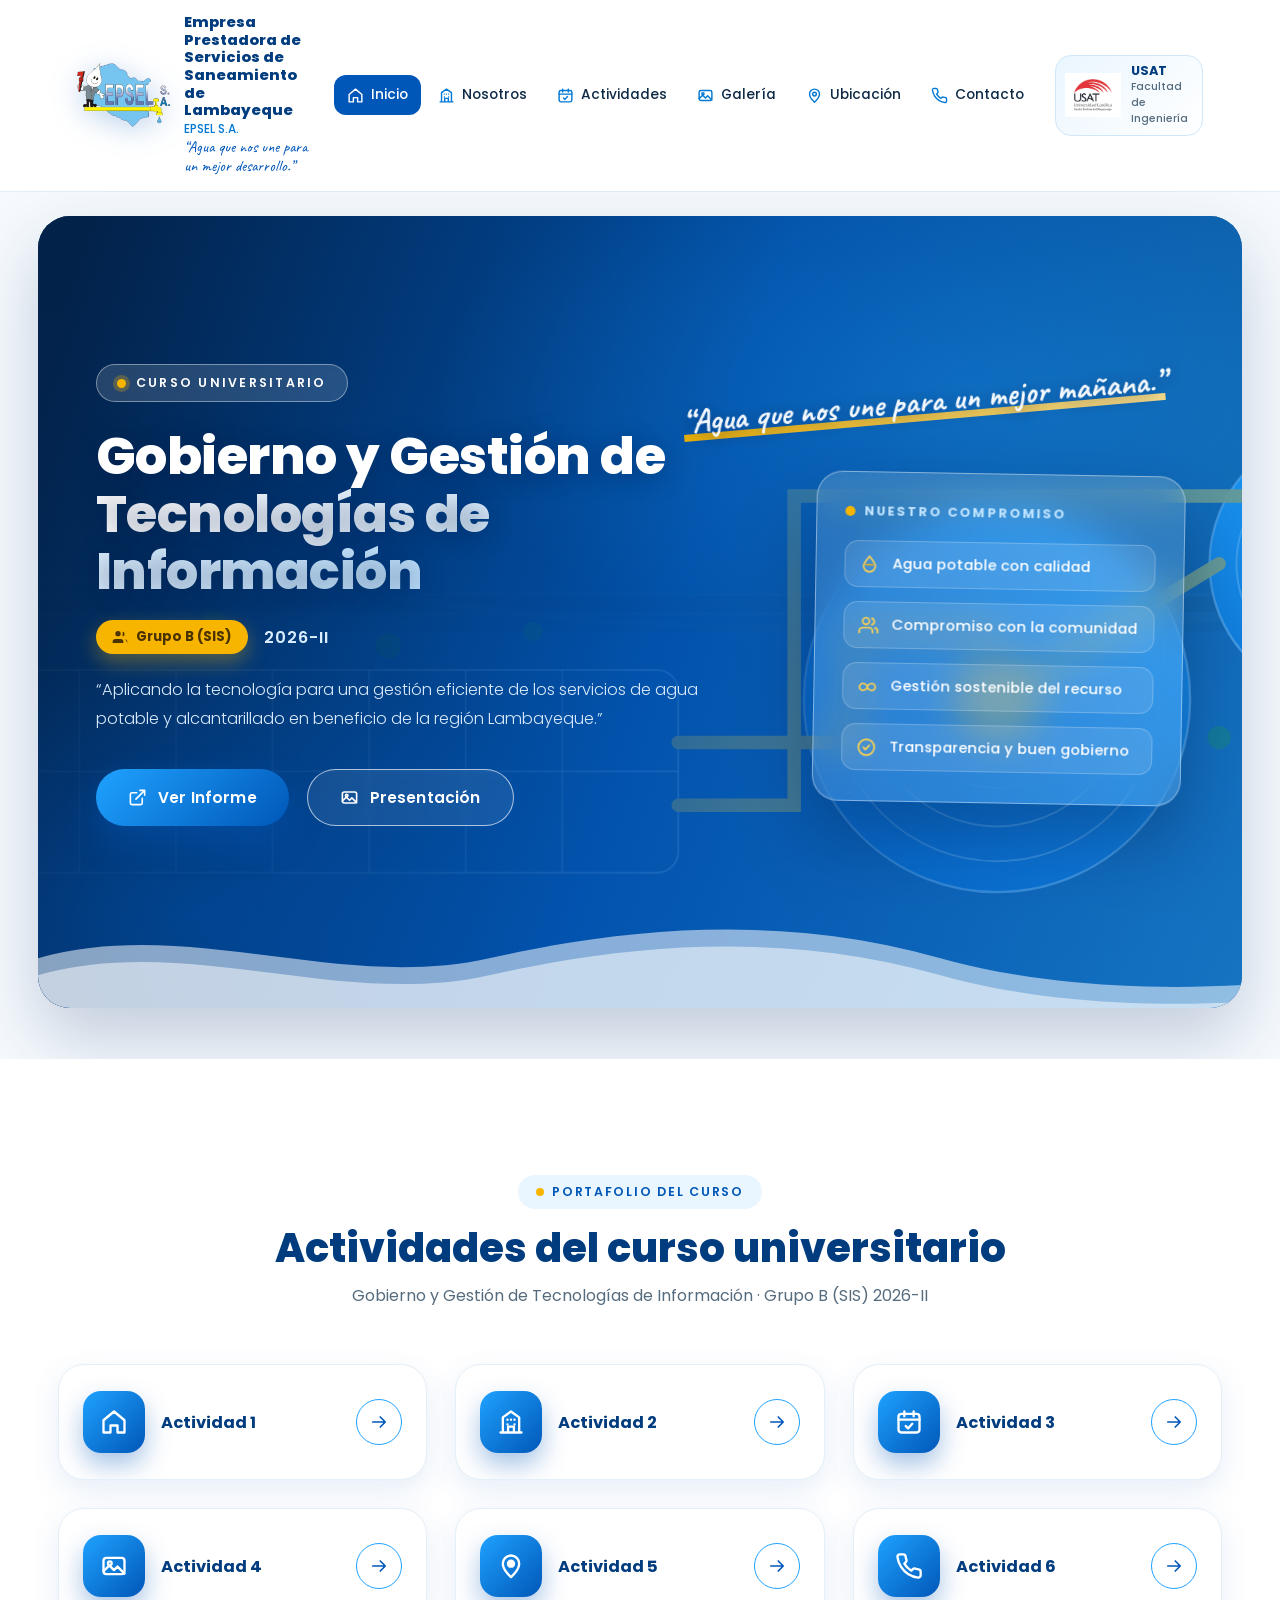
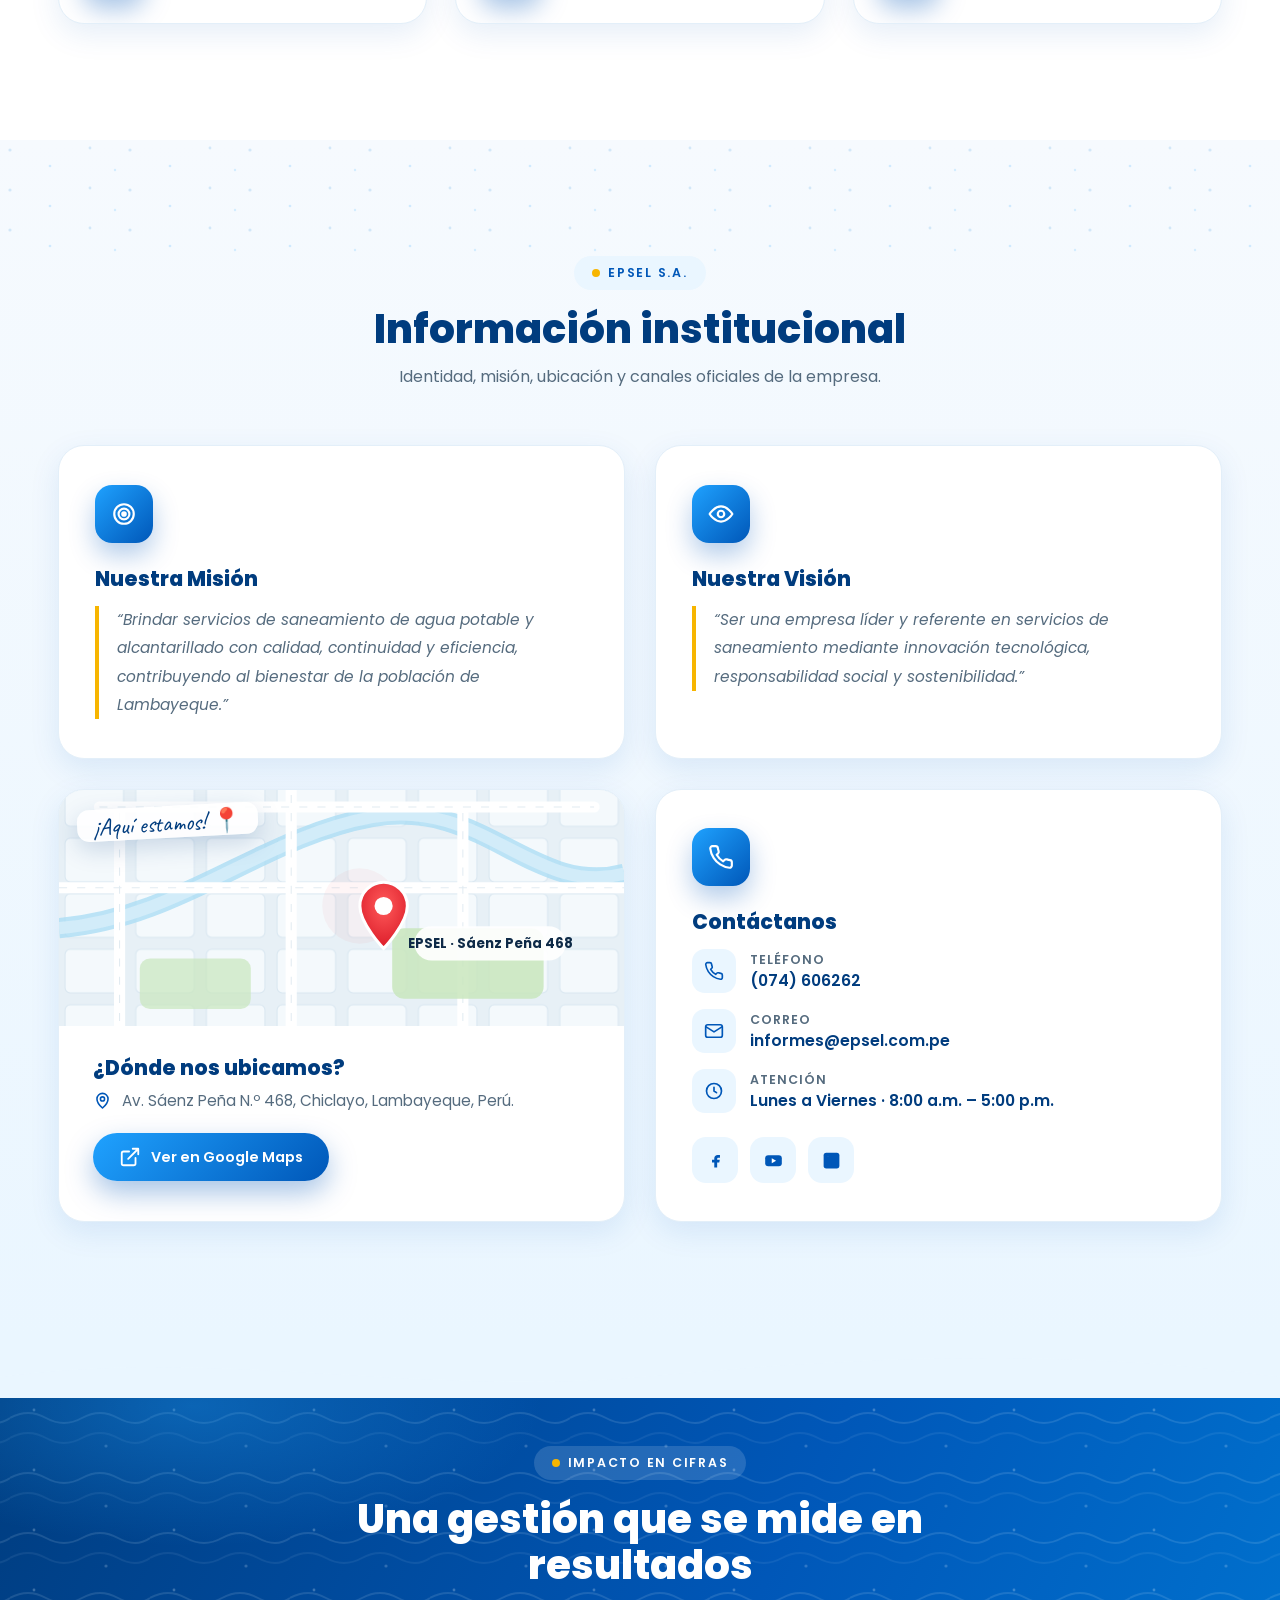
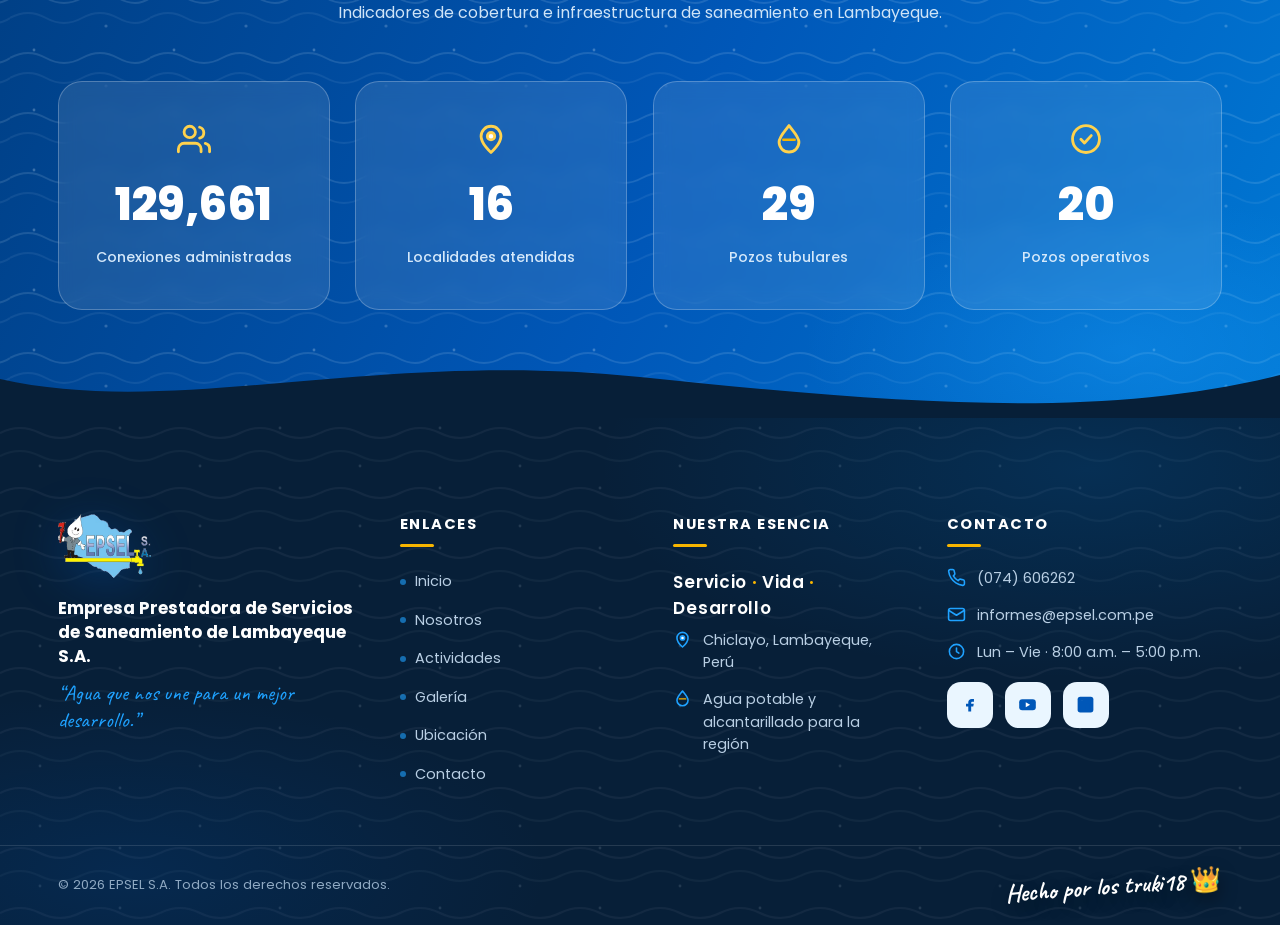
==== index.html @ 0a26c78c "Primer commit - Landing Page EPSEL" ====
<!DOCTYPE html>
<html lang="es">
<head>
<meta charset="UTF-8">
<meta name="viewport" content="width=device-width, initial-scale=1.0">
<title>EPSEL S.A. | Gobierno y Gestión de TI — Grupo B (SIS) 2026-II</title>
<meta name="description" content="Landing page EPSEL S.A. — Empresa Prestadora de Servicios de Saneamiento de Lambayeque. Curso universitario: Gobierno y Gestión de Tecnologías de Información. Grupo B (SIS) 2026-II.">
<link rel="icon" href="img/Epsel_350_240%20.png">
<link rel="preconnect" href="https://fonts.googleapis.com">
<link rel="preconnect" href="https://fonts.gstatic.com" crossorigin>
<link href="https://fonts.googleapis.com/css2?family=Poppins:wght@300;400;500;600;700;800&family=Caveat:wght@500;700&display=swap" rel="stylesheet">

<!-- ============ ICONOS Y LOGOS (SVG reutilizables) ============ -->
<svg width="0" height="0" style="position:absolute" aria-hidden="true">
  <defs>
    <!-- Iconos de menú -->
    <symbol id="i-home" viewBox="0 0 24 24"><path d="M3 10.5 12 3l9 7.5V21h-6v-6h-6v6H3z"/></symbol>
    <symbol id="i-building" viewBox="0 0 24 24"><path d="M3 21h18M5 21V8l7-5 7 5v13M9.5 21v-5h5v5M9 10h.01M12 10h.01M15 10h.01M9 14h.01M15 14h.01"/></symbol>
    <symbol id="i-calendar" viewBox="0 0 24 24"><rect x="3" y="5" width="18" height="16" rx="2.5"/><path d="M3 10h18M8 3v4M16 3v4M9.2 15.5l2 2 3.6-4"/></symbol>
    <symbol id="i-images" viewBox="0 0 24 24"><rect x="3" y="5" width="18" height="14" rx="2.5"/><circle cx="8.4" cy="9.6" r="1.6"/><path d="M3 16.5l5-5 4 4 3-3 6 6"/></symbol>
    <symbol id="i-pin" viewBox="0 0 24 24"><path d="M12 21.5S5 15.4 5 10a7 7 0 1 1 14 0c0 5.4-7 11.5-7 11.5z"/><circle cx="12" cy="10" r="2.6" fill="#fff"/></symbol>
    <symbol id="i-phone" viewBox="0 0 24 24"><path d="M22 16.9v3a2 2 0 0 1-2.2 2 19.8 19.8 0 0 1-8.6-3.1 19.5 19.5 0 0 1-6-6A19.8 19.8 0 0 1 2.1 4.2 2 2 0 0 1 4.1 2h3a2 2 0 0 1 2 1.7c.1 1 .4 2 .7 2.9a2 2 0 0 1-.5 2.1L8 10a16 16 0 0 0 6 6l1.3-1.3a2 2 0 0 1 2.1-.5c.9.3 1.9.6 2.9.7a2 2 0 0 1 1.7 2z"/></symbol>
    <symbol id="i-arrow" viewBox="0 0 24 24"><path d="M4.5 12h15M13.5 6l6 6-6 6"/></symbol>
    <symbol id="i-check" viewBox="0 0 24 24"><circle cx="12" cy="12" r="9.5"/><path d="M8.4 12.2l2.5 2.6 4.8-5.2"/></symbol>
    <symbol id="i-target" viewBox="0 0 24 24"><circle cx="12" cy="12" r="9"/><circle cx="12" cy="12" r="5"/><circle cx="12" cy="12" r="1.6" fill="currentColor"/></symbol>
    <symbol id="i-eye" viewBox="0 0 24 24"><path d="M1.5 12S5.8 5 12 5s10.5 7 10.5 7-4.3 7-10.5 7S1.5 12 1.5 12z"/><circle cx="12" cy="12" r="3"/></symbol>
    <symbol id="i-infinity" viewBox="0 0 24 24"><path d="M12 12c-1.5-2.2-3.2-3.3-5.2-3.3a4.2 4.2 0 1 0 0 8.4c2 0 3.7-1.1 5.2-3.3m0 0c1.5 2.2 3.2 3.3 5.2 3.3a4.2 4.2 0 1 0 0-8.4c-2 0-3.7 1.1-5.2 3.3z"/></symbol>
    <symbol id="i-users" viewBox="0 0 24 24"><path d="M17 21v-2a4 4 0 0 0-4-4H5a4 4 0 0 0-4 4v2"/><circle cx="9" cy="7" r="4"/><path d="M23 21v-2a4 4 0 0 0-3-3.9M16 3.7a4 4 0 0 1 0 7.7"/></symbol>
    <symbol id="i-mail" viewBox="0 0 24 24"><rect x="2" y="4.5" width="20" height="15" rx="2.5"/><path d="m2.5 7 9.5 6 9.5-6"/></symbol>
    <symbol id="i-clock" viewBox="0 0 24 24"><circle cx="12" cy="12" r="9"/><path d="M12 7.5V12l3 2"/></symbol>
    <symbol id="i-ext" viewBox="0 0 24 24"><path d="M18 13v6a2 2 0 0 1-2 2H5a2 2 0 0 1-2-2V8a2 2 0 0 1 2-2h6M15 3h6v6M10 14 21 3"/></symbol>
    <symbol id="i-facebook" viewBox="0 0 24 24"><path d="M14.5 8.8h2.6V5.6h-2.6c-2.2 0-3.9 1.7-3.9 3.9v1.7H8v3.2h2.6v5.6h3.3v-5.6h2.4l.6-3.2h-3v-1.4c0-.5.3-.8.6-.8z"/></symbol>
    <symbol id="i-youtube" viewBox="0 0 24 24"><rect x="2.5" y="6" width="19" height="12.5" rx="3.5"/><path d="m10 9.5 5 2.8-5 2.8z" fill="#fff"/></symbol>
    <symbol id="i-linkedin" viewBox="0 0 24 24"><rect x="3" y="3" width="18" height="18" rx="3"/><path d="M8 10.5V17M8 7.2v.1M12 17v-3.6c0-1.3 1-2.4 2.4-2.4S17 12.1 17 13.4V17" stroke-width="1.6"/><circle cx="8" cy="7.2" r="0.2" fill="#fff"/></symbol>
    <symbol id="i-drop" viewBox="0 0 24 24"><path d="M12 2.5C15 6.5 19 10.3 19 14.2a7 7 0 1 1-14 0C5 10.3 9 6.5 12 2.5z"/><path d="M8 12.5h8" stroke="#F7B500" stroke-width="1.8" stroke-linecap="round"/></symbol>
    <symbol id="i-menu" viewBox="0 0 24 24"><path d="M3.5 6.5h17M3.5 12h17M3.5 17.5h17"/></symbol>
    <symbol id="i-x" viewBox="0 0 24 24"><path d="M5.5 5.5l13 13M18.5 5.5l-13 13"/></symbol>
  </defs>
</svg>

<link rel="stylesheet" href="style.css">
</head>
<body>

<!-- ============================ HEADER ============================ -->
<header class="site-header" id="siteHeader">
  <div class="container header-inner">
    <a href="#inicio" class="brand">
      <img class="logo" src="img/Epsel_350_240%20.png" alt="EPSEL S.A. — Empresa Prestadora de Servicios de Saneamiento de Lambayeque">
      <span class="brand-txt">
        <strong>Empresa Prestadora de Servicios de Saneamiento de Lambayeque</strong>
        <span>EPSEL S.A.</span>
        <em>“Agua que nos une para un mejor desarrollo.”</em>
      </span>
    </a>

    <div class="header-right">
      <nav class="main-nav" id="mainNav" aria-label="Menú principal">
        <a href="#inicio" class="active"><svg class="ic"><use href="#i-home"/></svg> Inicio</a>
        <a href="#nosotros"><svg class="ic"><use href="#i-building"/></svg> Nosotros</a>
        <a href="#actividades"><svg class="ic"><use href="#i-calendar"/></svg> Actividades</a>
        <a href="#galeria"><svg class="ic"><use href="#i-images"/></svg> Galería</a>
        <a href="#ubicacion"><svg class="ic"><use href="#i-pin"/></svg> Ubicación</a>
        <a href="#contacto"><svg class="ic"><use href="#i-phone"/></svg> Contacto</a>
      </nav>

      <div class="header-tools">
        <div class="usat">
          <img class="logo" src="img/logousat.jpg" alt="USAT — Facultad de Ingeniería">
          <span><b>USAT</b><span>Facultad de Ingeniería</span></span>
        </div>
        <button class="nav-toggle" id="navToggle" aria-label="Abrir menú" aria-expanded="false">
          <svg class="ic i-menu"><use href="#i-menu"/></svg>
          <svg class="ic i-x"><use href="#i-x"/></svg>
        </button>
      </div>
    </div>
  </div>
</header>

<main id="inicio">

<!-- ============================ HERO ============================ -->
<section class="hero" id="inicio">
  <div class="hero-photo" role="img" aria-label="Fotografía aérea de una planta de tratamiento de agua"></div>
  <!-- ilustración de respaldo: planta de tratamiento vista aérea -->
  <svg class="hero-art" viewBox="0 0 1920 820" preserveAspectRatio="xMidYMid slice" aria-hidden="true">
    <defs>
      <linearGradient id="hbg" x1="0" y1="0" x2="0" y2="1"><stop offset="0" stop-color="#06284F"/><stop offset="1" stop-color="#0A3D78"/></linearGradient>
      <linearGradient id="htank" x1="0" y1="0" x2="0" y2="1"><stop offset="0" stop-color="#1FA2FF"/><stop offset="1" stop-color="#0057B8"/></linearGradient>
    </defs>
    <rect width="1920" height="820" fill="url(#hbg)"/>
    <rect y="430" width="1920" height="390" fill="#0E4A8F" opacity=".4"/>
    <rect x="150" y="392" width="1640" height="20" rx="10" fill="#0D2E55" stroke="#123A66" stroke-width="4"/>
    <path d="M150 402 Q 420 350 760 402 T 1770 402" fill="none" stroke="#123A66" stroke-width="8"/>
    <g>
      <rect x="180" y="470" width="820" height="210" rx="22" fill="#0B3F7A" stroke="#EAF6FF" stroke-opacity=".4" stroke-width="2"/>
      <g stroke="#EAF6FF" stroke-opacity=".32" stroke-width="2">
        <line x1="280" y1="470" x2="280" y2="680"/><line x1="380" y1="470" x2="380" y2="680"/>
        <line x1="480" y1="470" x2="480" y2="680"/><line x1="580" y1="470" x2="580" y2="680"/>
        <line x1="680" y1="470" x2="680" y2="680"/><line x1="780" y1="470" x2="780" y2="680"/>
        <line x1="880" y1="470" x2="880" y2="680"/>
      </g>
      <line x1="180" y1="575" x2="1000" y2="575" stroke="#EAF6FF" stroke-opacity=".4" stroke-width="2"/>
    </g>
    <g>
      <circle cx="1330" cy="500" r="200" fill="url(#htank)" stroke="#EAF6FF" stroke-opacity=".5" stroke-width="2.5"/>
      <circle cx="1330" cy="500" r="168" fill="none" stroke="#EAF6FF" stroke-opacity=".45" stroke-width="2"/>
      <circle cx="1330" cy="500" r="132" fill="none" stroke="#EAF6FF" stroke-opacity=".5" stroke-width="2"/>
      <circle cx="1330" cy="500" r="92" fill="none" stroke="#EAF6FF" stroke-opacity=".45" stroke-width="2"/>
      <circle cx="1330" cy="500" r="46" fill="#F7B500" opacity=".85"/>
      <circle cx="1330" cy="500" r="14" fill="#EAF6FF" opacity=".7"/>
    </g>
    <g>
      <circle cx="1690" cy="360" r="140" fill="url(#htank)" stroke="#EAF6FF" stroke-opacity=".5" stroke-width="2.5"/>
      <circle cx="1690" cy="360" r="112" fill="none" stroke="#EAF6FF" stroke-opacity=".45" stroke-width="2"/>
      <circle cx="1690" cy="360" r="80" fill="none" stroke="#EAF6FF" stroke-opacity=".5" stroke-width="2"/>
      <circle cx="1690" cy="360" r="34" fill="#F7B500" opacity=".85"/>
    </g>
    <g stroke="#F7B500" stroke-width="14" stroke-linecap="round" fill="none" opacity=".92">
      <path d="M1000 545 L1180 545 L1180 430 L1330 430"/>
      <path d="M1000 610 L1120 610 L1120 290 L1690 290"/>
      <path d="M1330 500 L1560 360"/>
    </g>
    <g fill="#0F5A2E">
      <circle cx="260" cy="430" r="14"/><circle cx="300" cy="440" r="10"/><circle cx="230" cy="448" r="11"/>
      <circle cx="520" cy="420" r="12"/><circle cx="700" cy="445" r="13"/><circle cx="850" cy="430" r="10"/>
      <circle cx="1200" cy="300" r="13"/><circle cx="1240" cy="320" r="10"/><circle cx="1560" cy="540" r="12"/>
    </g>
  </svg>
  <div class="hero-overlay"></div>

  <div class="container">
    <div class="hero-hand"><u>“Agua que nos une para un mejor mañana.”</u></div>
    <div class="hero-grid">
      <div>
        <span class="hero-tag"><i></i> Curso Universitario</span>
        <h1>Gobierno y Gestión de <span class="hl">Tecnologías de Información</span></h1>
        <div class="hero-course">
          <span class="chip"><svg class="ic ic--fill"><use href="#i-users"/></svg> Grupo B (SIS)</span>
          <p>2026-II</p>
        </div>
        <p class="hero-desc">“Aplicando la tecnología para una gestión eficiente de los servicios de agua potable y alcantarillado en beneficio de la región Lambayeque.”</p>
        <div class="hero-cta">
          <a href="#actividades" class="btn btn-primary"><svg class="ic"><use href="#i-ext"/></svg> Ver Informe</a>
          <a href="#galeria" class="btn btn-ghost"><svg class="ic"><use href="#i-images"/></svg> Presentación</a>
        </div>
      </div>

      <aside class="hero-card">
        <h3>Nuestro compromiso</h3>
        <ul>
          <li><svg class="ic"><use href="#i-drop"/></svg> Agua potable con calidad</li>
          <li><svg class="ic"><use href="#i-users"/></svg> Compromiso con la comunidad</li>
          <li><svg class="ic"><use href="#i-infinity"/></svg> Gestión sostenible del recurso</li>
          <li><svg class="ic"><use href="#i-check"/></svg> Transparencia y buen gobierno</li>
        </ul>
      </aside>
    </div>
  </div>

  <div class="hero-waves" aria-hidden="true">
    <svg viewBox="0 0 1920 130" preserveAspectRatio="none">
      <g class="wave-a">
        <path d="M0 70 C 240 20 480 110 720 70 S 1200 20 1440 70 S 2000 110 2240 70 L 2240 130 L 0 130 Z" fill="var(--fondo)" opacity=".55"/>
      </g>
      <g class="wave-b">
        <path d="M0 90 C 240 40 480 130 720 90 S 1200 40 1440 90 S 2000 130 2240 90 L 2240 130 L 0 130 Z" fill="#fff"/>
      </g>
    </svg>
  </div>
</section>

<!-- ============================ ACTIVIDADES ============================ -->
<section class="actividades" id="actividades">
  <div class="container">
    <div class="sec-head reveal">
      <span class="sec-eyebrow">Portafolio del curso</span>
      <h2 class="sec-title">Actividades del curso universitario</h2>
      <p class="sec-sub">Gobierno y Gestión de Tecnologías de Información · Grupo B (SIS) 2026-II</p>
    </div>
    <div class="act-grid">
      <article class="act-card reveal"><div class="act-ico"><svg class="ic"><use href="#i-home"/></svg></div><h3>Actividad 1</h3><button class="act-btn" aria-label="Ir a Actividad 1"><svg class="ic"><use href="#i-arrow"/></svg></button></article>
      <article class="act-card reveal" style="transition-delay:.06s"><div class="act-ico"><svg class="ic"><use href="#i-building"/></svg></div><h3>Actividad 2</h3><button class="act-btn" aria-label="Ir a Actividad 2"><svg class="ic"><use href="#i-arrow"/></svg></button></article>
      <article class="act-card reveal" style="transition-delay:.12s"><div class="act-ico"><svg class="ic"><use href="#i-calendar"/></svg></div><h3>Actividad 3</h3><button class="act-btn" aria-label="Ir a Actividad 3"><svg class="ic"><use href="#i-arrow"/></svg></button></article>
      <article class="act-card reveal" style="transition-delay:.18s"><div class="act-ico"><svg class="ic"><use href="#i-images"/></svg></div><h3>Actividad 4</h3><button class="act-btn" aria-label="Ir a Actividad 4"><svg class="ic"><use href="#i-arrow"/></svg></button></article>
      <article class="act-card reveal" style="transition-delay:.24s"><div class="act-ico"><svg class="ic"><use href="#i-pin"/></svg></div><h3>Actividad 5</h3><button class="act-btn" aria-label="Ir a Actividad 5"><svg class="ic"><use href="#i-arrow"/></svg></button></article>
      <article class="act-card reveal" style="transition-delay:.30s"><div class="act-ico"><svg class="ic"><use href="#i-phone"/></svg></div><h3>Actividad 6</h3><button class="act-btn" aria-label="Ir a Actividad 6"><svg class="ic"><use href="#i-arrow"/></svg></button></article>
    </div>
  </div>
</section>

<!-- ============================ INFORMACIÓN INSTITUCIONAL ============================ -->
<section class="institucional" id="nosotros">
  <div class="container">
    <div class="sec-head reveal">
      <span class="sec-eyebrow">EPSEL S.A.</span>
      <h2 class="sec-title">Información institucional</h2>
      <p class="sec-sub">Identidad, misión, ubicación y canales oficiales de la empresa.</p>
    </div>

    <div class="info-grid">
      <article class="info-card reveal">
        <div class="info-ico"><svg class="ic"><use href="#i-target"/></svg></div>
        <h3>Nuestra Misión</h3>
        <blockquote>“Brindar servicios de saneamiento de agua potable y alcantarillado con calidad, continuidad y eficiencia, contribuyendo al bienestar de la población de Lambayeque.”</blockquote>
      </article>

      <article class="info-card reveal" style="transition-delay:.08s">
        <div class="info-ico"><svg class="ic"><use href="#i-eye"/></svg></div>
        <h3>Nuestra Visión</h3>
        <blockquote>“Ser una empresa líder y referente en servicios de saneamiento mediante innovación tecnológica, responsabilidad social y sostenibilidad.”</blockquote>
      </article>

      <article class="info-card map-card reveal" id="ubicacion">
        <div class="map-wrap">
          <!-- Mapa estilizado tipo Google Maps con marcador rojo -->
          <svg viewBox="0 0 560 260" preserveAspectRatio="xMidYMid slice" role="img" aria-label="Mapa de Chiclayo, Av. Sáenz Peña 468">
            <defs>
              <pattern id="blocks" width="70" height="55" patternUnits="userSpaceOnUse">
                <rect width="70" height="55" fill="#E7F0F6"/><rect x="6" y="6" width="58" height="43" rx="5" fill="#F4F9FC" stroke="#D9E7F1"/>
              </pattern>
              <radialGradient id="markGrad" cx=".5" cy=".35" r=".8"><stop offset="0" stop-color="#FF5A5A"/><stop offset="1" stop-color="#D40F1F"/></radialGradient>
            </defs>
            <rect width="560" height="260" fill="#E7F0F6"/>
            <rect width="560" height="260" fill="url(#blocks)"/>
            <path d="M0 150 C 120 140 200 60 310 40 S 470 120 560 96" fill="none" stroke="#A8DCF5" stroke-width="20" opacity=".75"/>
            <path d="M0 150 C 120 140 200 60 310 40 S 470 120 560 96" fill="none" stroke="#D5EEFA" stroke-width="12" opacity=".9"/>
            <g stroke="#FFFFFF" stroke-width="11" stroke-linecap="round">
              <path d="M40 30 H 530 M0 110 H 560 M60 260 V 30 M230 260 V 10 M400 260 V 30"/>
            </g>
            <g stroke="#C9DAE6" stroke-width="1" stroke-dasharray="8 10" opacity=".55">
              <path d="M40 30 H 530 M0 110 H 560 M60 260 V 30 M230 260 V 10 M400 260 V 30"/>
            </g>
            <rect x="330" y="150" width="150" height="70" rx="12" fill="#C9E7BE" opacity=".85"/>
            <rect x="80" y="180" width="110" height="50" rx="10" fill="#C9E7BE" opacity=".7"/>
            <g>
              <circle cx="298" cy="128" r="26" fill="#D40F1F" opacity=".18"><animate attributeName="r" values="26;40;26" dur="2.6s" repeatCount="indefinite"/><animate attributeName="opacity" values=".2;0;.2" dur="2.6s" repeatCount="indefinite"/></circle>
              <path d="M298 128c0-13 10.6-23.5 23.5-23.5S345 115 345 128c0 17.6-23.5 42-23.5 42s-23.5-24.4-23.5-42z" fill="url(#markGrad)" stroke="#fff" stroke-width="3"/>
              <circle cx="321.5" cy="128" r="9" fill="#fff"/>
            </g>
            <rect x="352" y="148" width="150" height="34" rx="17" fill="rgba(255,255,255,.92)"/>
            <text x="427" y="170" font-family="Poppins,Arial" font-size="13" font-weight="700" fill="#0E2A47" text-anchor="middle">EPSEL · Sáenz Peña 468</text>
          </svg>
          <div class="map-hand">¡Aquí estamos! 📍</div>
        </div>
        <div class="map-body">
          <h3>¿Dónde nos ubicamos?</h3>
          <p class="map-address"><svg class="ic"><use href="#i-pin"/></svg> Av. Sáenz Peña N.º 468, Chiclayo, Lambayeque, Perú.</p>
          <a class="btn-map" href="https://www.google.com/maps/search/?api=1&query=Av.+S%C3%A1enz+Pe%C3%B1a+468+Chiclayo+Lambayeque+Per%C3%BA" target="_blank" rel="noopener"><svg class="ic"><use href="#i-ext"/></svg> Ver en Google Maps</a>
        </div>
      </article>

      <article class="info-card reveal" style="transition-delay:.08s" id="contacto">
        <div class="info-ico"><svg class="ic"><use href="#i-phone"/></svg></div>
        <h3>Contáctanos</h3>
        <div class="contact-rows">
          <div class="contact-row">
            <span class="c-ico"><svg class="ic"><use href="#i-phone"/></svg></span>
            <span><b>Teléfono</b><a href="tel:(074)606262">(074) 606262</a></span>
          </div>
          <div class="contact-row">
            <span class="c-ico"><svg class="ic"><use href="#i-mail"/></svg></span>
            <span><b>Correo</b><a href="mailto:informes@epsel.com.pe">informes@epsel.com.pe</a></span>
          </div>
          <div class="contact-row">
            <span class="c-ico"><svg class="ic"><use href="#i-clock"/></svg></span>
            <span><b>Atención</b><span>Lunes a Viernes · 8:00 a.m. – 5:00 p.m.</span></span>
          </div>
        </div>
        <div class="social-row">
          <a href="#" aria-label="Facebook"><svg class="ic ic--fill"><use href="#i-facebook"/></svg></a>
          <a href="#" aria-label="YouTube"><svg class="ic ic--fill"><use href="#i-youtube"/></svg></a>
          <a href="#" aria-label="LinkedIn"><svg class="ic ic--fill"><use href="#i-linkedin"/></svg></a>
        </div>
      </article>
    </div>
  </div>
</section>

<!-- ============================ INDICADORES ============================ -->
<section class="indicadores" id="galeria">
  <div class="top-fill"></div>
  <div class="container">
    <div class="sec-head reveal">
      <span class="sec-eyebrow">Impacto en cifras</span>
      <h2 class="sec-title">Una gestión que se mide en resultados</h2>
      <p class="sec-sub">Indicadores de cobertura e infraestructura de saneamiento en Lambayeque.</p>
    </div>
    <div class="ind-grid">
      <div class="ind-item reveal">
        <svg class="ic"><use href="#i-users"/></svg>
        <span class="ind-num" data-target="203542">0</span>
        <p class="ind-label">Conexiones administradas</p>
      </div>
      <div class="ind-item reveal" style="transition-delay:.08s">
        <svg class="ic"><use href="#i-pin"/></svg>
        <span class="ind-num" data-target="26">0</span>
        <p class="ind-label">Localidades atendidas</p>
      </div>
      <div class="ind-item reveal" style="transition-delay:.16s">
        <svg class="ic"><use href="#i-drop"/></svg>
        <span class="ind-num" data-target="46">0</span>
        <p class="ind-label">Pozos tubulares</p>
      </div>
      <div class="ind-item reveal" style="transition-delay:.24s">
        <svg class="ic"><use href="#i-check"/></svg>
        <span class="ind-num" data-target="32">0</span>
        <p class="ind-label">Pozos operativos</p>
      </div>
    </div>
  </div>
  <div class="bottom-wave" aria-hidden="true">
    <svg viewBox="0 0 1440 70" preserveAspectRatio="none">
      <path d="M0 30 C 200 70 420 0 720 28 S 1240 70 1440 26 L 1440 70 L 0 70 Z" fill="var(--oscuro)"/>
    </svg>
  </div>
</section>

</main>

<!-- ============================ FOOTER ============================ -->
<footer class="site-footer">
  <div class="footer-wave" aria-hidden="true">
    <svg viewBox="0 0 1440 70" preserveAspectRatio="none">
      <path d="M0 30 C 200 70 420 0 720 28 S 1240 70 1440 26 L 1440 70 L 0 70 Z" fill="var(--oscuro)"/>
    </svg>
  </div>

  <div class="container">
    <div class="footer-grid">
      <div class="footer-brand">
        <img class="logo" src="img/Epsel_350_240%20.png" alt="EPSEL S.A. — Empresa Prestadora de Servicios de Saneamiento de Lambayeque">
        <h4>Empresa Prestadora de Servicios de Saneamiento de Lambayeque S.A.</h4>
        <p class="sl">“Agua que nos une para un mejor desarrollo.”</p>
      </div>

      <div class="footer-col">
        <h5>Enlaces</h5>
        <ul class="footer-menu">
          <li><a href="#inicio">Inicio</a></li>
          <li><a href="#nosotros">Nosotros</a></li>
          <li><a href="#actividades">Actividades</a></li>
          <li><a href="#galeria">Galería</a></li>
          <li><a href="#ubicacion">Ubicación</a></li>
          <li><a href="#contacto">Contacto</a></li>
        </ul>
      </div>

      <div class="footer-col">
        <h5>Nuestra esencia</h5>
        <p class="footer-sdv">Servicio <b>·</b> Vida <b>·</b> Desarrollo</p>
        <ul class="footer-contact">
          <li><svg class="ic"><use href="#i-pin"/></svg> Chiclayo, Lambayeque, Perú</li>
          <li><svg class="ic"><use href="#i-drop"/></svg> Agua potable y alcantarillado para la región</li>
        </ul>
      </div>

      <div class="footer-col">
        <h5>Contacto</h5>
        <ul class="footer-contact">
          <li><svg class="ic"><use href="#i-phone"/></svg> (074) 606262</li>
          <li><svg class="ic"><use href="#i-mail"/></svg> informes@epsel.com.pe</li>
          <li><svg class="ic"><use href="#i-clock"/></svg> Lun – Vie · 8:00 a.m. – 5:00 p.m.</li>
        </ul>
        <div class="social-row" style="margin-top:18px">
          <a href="#" aria-label="Facebook"><svg class="ic ic--fill"><use href="#i-facebook"/></svg></a>
          <a href="#" aria-label="YouTube"><svg class="ic ic--fill"><use href="#i-youtube"/></svg></a>
          <a href="#" aria-label="LinkedIn"><svg class="ic ic--fill"><use href="#i-linkedin"/></svg></a>
        </div>
      </div>
    </div>
  </div>

  <div class="footer-bottom">
    <div class="container">
      <p class="footer-copy">© 2026 EPSEL S.A. Todos los derechos reservados.</p>
      <p class="footer-hand">Hecho por los truki18 👑</p>
    </div>
  </div>
</footer>

<script src="script.js"></script>
</body>
</html>
---- style.css ----
/* ============================================================
   EPSEL S.A. - Landing Page 2026 | Gobierno y Gestion de TI
   Paleta: #0057B8 - #0078D4 - #1FA2FF - #EAF6FF
   Archivo: style.css (separado de index.html)
============================================================ */

/* ============================================================
   EPSEL S.A. — Landing Page 2026 · Gobierno y Gestión de TI
   Paleta: #0057B8 · #0078D4 · #1FA2FF · #EAF6FF · blanco
   ============================================================ */
:root{
  --navy:#002B5E;
  --azul-900:#003C7E;
  --azul-800:#0057B8;
  --azul-600:#0078D4;
  --azul-400:#1FA2FF;
  --azul-100:#EAF6FF;
  --amarillo:#F7B500;
  --oscuro:#071F38;
  --tinta:#0E2A47;
  --gris:#556B7E;
  --fondo:#F6FAFE;
  --r-1:18px; --r-2:26px;
  --som-1:0 10px 30px rgba(0,87,184,.10);
  --som-2:0 24px 60px rgba(0,60,126,.16);
  --font:'Poppins','Inter','Segoe UI',system-ui,sans-serif;
  --manus:'Caveat','Segoe Script','Comic Sans MS',cursive;
}
*{margin:0;padding:0;box-sizing:border-box}
html{scroll-behavior:smooth}
body{font-family:var(--font);color:var(--tinta);background:var(--fondo);-webkit-font-smoothing:antialiased;overflow-x:hidden}
img,svg{display:block}
a{text-decoration:none;color:inherit}
ul{list-style:none}
::selection{background:var(--azul-800);color:#fff}
section{scroll-margin-top:120px}
.container{width:100%;max-width:1920px;margin:0 auto;padding:0 clamp(24px,4.5vw,68px);position:relative;z-index:2}
.ic{width:22px;height:22px;fill:none;stroke:currentColor;stroke-width:2;stroke-linecap:round;stroke-linejoin:round;flex:none}
.ic--fill{fill:currentColor;stroke:none}

/* Títulos de sección */
.sec-head{text-align:center;max-width:760px;margin:0 auto clamp(34px,4.5vw,56px)}
.sec-eyebrow{display:inline-flex;align-items:center;gap:8px;background:var(--azul-100);color:var(--azul-800);font-weight:600;font-size:.78rem;letter-spacing:.14em;text-transform:uppercase;padding:8px 18px;border-radius:999px;margin-bottom:16px}
.sec-eyebrow::before{content:"";width:8px;height:8px;border-radius:50%;background:var(--amarillo)}
.sec-title{font-size:clamp(1.7rem,3.2vw,2.5rem);font-weight:800;color:var(--azul-900);line-height:1.15}
.sec-sub{color:var(--gris);font-size:1rem;margin-top:12px;font-weight:400}

/* Revelado al hacer scroll */
.reveal{opacity:0;transform:translateY(34px);transition:opacity .8s ease,transform .8s cubic-bezier(.22,.8,.35,1)}
.reveal.is-in{opacity:1;transform:none}


/* ============================ HEADER ============================ */
.site-header{position:sticky;top:0;z-index:60;background:rgba(255,255,255,.96);backdrop-filter:blur(14px);box-shadow:0 1px 0 rgba(0,87,184,.08);transition:box-shadow .3s;width:100%}
.site-header .container{padding-left:clamp(28px,6vw,120px);padding-right:clamp(28px,6vw,120px)}
.site-header.scrolled{box-shadow:0 10px 34px rgba(0,60,126,.14)}
.header-inner{display:flex;align-items:center;gap:clamp(12px,2vw,26px);padding:clamp(12px,1.6vw,14px) 0}
.brand{display:flex;align-items:center;gap:clamp(10px,1.4vw,14px);min-width:0}
.brand .logo{height:64px;width:auto;max-width:240px;flex:none;object-fit:contain;filter:drop-shadow(0 6px 14px rgba(0,87,184,.25))}
.brand-txt{line-height:1.2}
.brand-txt strong{display:block;font-size:.92rem;font-weight:800;color:var(--azul-900);max-width:250px}
.brand-txt span{display:block;font-size:.74rem;color:var(--azul-600);font-weight:500;margin-top:2px}
.brand-txt em{display:block;font-family:var(--manus);font-style:normal;font-size:1rem;color:var(--azul-800);margin-top:2px}
.header-right{display:flex;align-items:center;gap:18px;margin-left:auto}
.main-nav{display:flex;align-items:center;gap:4px}
.main-nav a{display:inline-flex;align-items:center;gap:7px;font-size:.86rem;font-weight:500;color:var(--tinta);padding:10px 13px;border-radius:12px;transition:.25s}
.main-nav a .ic{width:17px;height:17px;color:var(--azul-600)}
.main-nav a:hover{background:var(--azul-100);color:var(--azul-800)}
.main-nav a.active{background:var(--azul-800);color:#fff}
.main-nav a.active .ic{color:#fff}
.header-tools{display:flex;align-items:center;gap:10px}
.usat{display:flex;align-items:center;gap:10px;background:linear-gradient(135deg,var(--azul-100),#fff);border:1px solid #CFE7F9;padding:8px 14px 8px 9px;border-radius:16px}
.usat .logo{height:44px;width:auto;flex:none;object-fit:contain}
.usat b{display:block;font-size:.8rem;color:var(--azul-900);line-height:1.15}
.usat span{display:block;font-size:.66rem;color:var(--gris);font-weight:500}
.nav-toggle{display:none;width:46px;height:46px;border-radius:14px;border:none;background:var(--azul-800);color:#fff;cursor:pointer;align-items:center;justify-content:center;position:relative}
.nav-toggle .ic{width:24px;height:24px}
.nav-toggle .i-x{display:none}
.nav-toggle.open .i-menu{display:none}
.nav-toggle.open .i-x{display:block}

/* ============================ HERO ============================ */
.hero{position:relative;min-height:clamp(620px,88vh,860px);display:flex;align-items:center;overflow:hidden;color:#fff;margin:clamp(14px,2vw,26px) clamp(16px,3vw,40px) clamp(28px,4vw,52px);border-radius:clamp(20px,2.5vw,36px);box-shadow:0 30px 70px rgba(0,40,90,.22)}
/* capa de forma: fotografía (si falla, se ve la ilustración SVG detrás) */
.hero-photo{position:absolute;inset:0;background-image:url('https://images.unsplash.com/photo-1618477388954-7852f32655ec?auto=format&fit=crop&w=1920&q=80'),url('https://images.unsplash.com/photo-1557682250-33bd709cbe85?auto=format&fit=crop&w=1920&q=80');background-size:cover,cover;background-position:center,center}
/* capa de ilustración (respaldo + textura) */
.hero-art{position:absolute;inset:0;width:100%;height:100%}
/* overlay azul oscuro */
.hero-overlay{position:absolute;inset:0;background:linear-gradient(108deg,rgba(2,34,74,.94) 4%,rgba(0,87,184,.82) 52%,rgba(31,162,255,.52) 100%)}
.hero-overlay::after{content:"";position:absolute;inset:0;background:radial-gradient(900px 480px at 78% 22%,rgba(31,162,255,.28),transparent 60%),radial-gradient(700px 420px at 12% 88%,rgba(0,87,184,.35),transparent 60%)}
.hero-grid{position:relative;z-index:2;display:grid;grid-template-columns:1.28fr .72fr;gap:clamp(34px,5vw,64px);align-items:center;padding:clamp(64px,8vw,104px) 0 clamp(104px,14vw,136px)}
.hero-tag{display:inline-flex;align-items:center;gap:10px;background:rgba(255,255,255,.14);border:1px solid rgba(255,255,255,.4);backdrop-filter:blur(6px);font-size:.78rem;font-weight:600;letter-spacing:.18em;text-transform:uppercase;padding:9px 20px;border-radius:999px;margin-bottom:26px}
.hero-tag i{width:9px;height:9px;border-radius:50%;background:var(--amarillo);box-shadow:0 0 0 4px rgba(247,181,0,.25)}
.hero h1{font-size:clamp(2rem,4vw,3.35rem);font-weight:800;line-height:1.12;letter-spacing:-.5px;text-shadow:0 4px 24px rgba(0,20,60,.35)}
.hero h1 .hl{background:linear-gradient(90deg,#fff,#BFE3FF);-webkit-background-clip:text;background-clip:text;-webkit-text-fill-color:transparent}
.hero-course{display:flex;align-items:center;gap:16px;margin:20px 0 22px;flex-wrap:wrap}
.hero-course .chip{display:inline-flex;align-items:center;gap:8px;background:var(--amarillo);color:#4A3300;font-weight:700;font-size:.85rem;padding:7px 16px;border-radius:999px;box-shadow:0 8px 20px rgba(247,181,0,.35)}
.hero-course .chip .ic{width:16px;height:16px}
.hero-course p{font-size:1rem;font-weight:600;letter-spacing:.06em;color:#DBEEFF}
.hero-desc{max-width:640px;font-size:1.02rem;line-height:1.75;color:#D8E9FA;font-weight:300}
.hero-cta{display:flex;gap:clamp(12px,2vw,18px);margin-top:clamp(26px,4vw,36px);flex-wrap:wrap}
.btn{display:inline-flex;align-items:center;gap:11px;font-family:var(--font);font-weight:600;font-size:.96rem;padding:16px 32px;border-radius:999px;border:none;cursor:pointer;transition:.3s;letter-spacing:.01em}
.btn .ic{width:19px;height:19px}
.btn-primary{background:linear-gradient(135deg,var(--azul-400),var(--azul-800));color:#fff;box-shadow:0 14px 34px rgba(0,87,184,.45)}
.btn-primary:hover{transform:translateY(-3px);box-shadow:0 20px 42px rgba(0,87,184,.55)}
.btn-ghost{background:rgba(255,255,255,.08);color:#fff;border:1.5px solid rgba(255,255,255,.65);backdrop-filter:blur(4px)}
.btn-ghost:hover{background:rgba(255,255,255,.16);transform:translateY(-3px)}
/* texto manuscrito */
.hero-hand{position:absolute;z-index:3;top:118px;right:6vw;font-family:var(--manus);font-size:clamp(1.7rem,2.6vw,2.4rem);font-weight:700;color:#fff;transform:rotate(-5deg);text-shadow:0 4px 18px rgba(0,25,70,.5);opacity:.95}
.hero-hand u{text-decoration:none;background-image:linear-gradient(90deg,var(--amarillo),#FFE08A);background-repeat:no-repeat;background-size:100% 7px;background-position:0 88%;padding-bottom:4px}
/* tarjeta flotante de valores */
.hero-card{margin-left:auto;background:rgba(255,255,255,.13);border:1px solid rgba(255,255,255,.42);border-radius:26px;padding:30px 28px;backdrop-filter:blur(18px);box-shadow:0 34px 70px rgba(0,25,70,.35);width:min(400px,100%);transform:rotate(1deg) translateY(clamp(26px,3.4vw,44px))}
.hero-card h3{font-size:.8rem;font-weight:700;letter-spacing:.16em;text-transform:uppercase;color:#BFE3FF;margin-bottom:20px;display:flex;align-items:center;gap:9px}
.hero-card h3::before{content:"";width:10px;height:10px;border-radius:50%;background:var(--amarillo)}
.hero-card ul{display:grid;gap:14px}
.hero-card li{display:flex;align-items:center;gap:13px;background:rgba(255,255,255,.1);border:1px solid rgba(255,255,255,.22);border-radius:14px;padding:12px 14px;font-size:.92rem;font-weight:500;color:#fff;transition:.3s}
.hero-card li:hover{background:rgba(255,255,255,.18);transform:translateX(4px)}
.hero-card li .ic{width:20px;height:20px;color:#FFD24D}
/* ondas del hero */
.hero-waves{position:absolute;left:0;right:0;bottom:-1px;z-index:3;line-height:0;pointer-events:none}
.hero-waves svg{width:100%;height:110px}
.wave-a{animation:waveFlow 22s linear infinite}
.wave-b{animation:waveFlow 30s linear infinite reverse;opacity:.5}
@keyframes waveFlow{from{transform:translateX(0)}to{transform:translateX(-960px)}}

/* ============================ ACTIVIDADES ============================ */
.actividades{padding:clamp(84px,10vw,116px) 0;position:relative;background:#fff}
.act-grid{display:grid;grid-template-columns:repeat(3,1fr);gap:clamp(16px,2.4vw,28px)}
.act-card{display:flex;align-items:center;gap:16px;background:#fff;border:1px solid #E3EFF9;border-radius:var(--r-2);padding:clamp(20px,2.4vw,26px) clamp(18px,2.2vw,24px);box-shadow:var(--som-1);transition:.35s;position:relative;overflow:hidden}
.act-card::before{content:"";position:absolute;inset:0;background:linear-gradient(135deg,rgba(31,162,255,.07),transparent 55%);opacity:0;transition:.35s}
.act-card:hover{transform:translateY(-7px);box-shadow:var(--som-2);border-color:#BBDDF7}
.act-card:hover::before{opacity:1}
.act-ico{width:62px;height:62px;flex:none;border-radius:18px;background:linear-gradient(135deg,var(--azul-400),var(--azul-800));display:flex;align-items:center;justify-content:center;color:#fff;box-shadow:0 12px 26px rgba(0,87,184,.35)}
.act-ico .ic{width:28px;height:28px}
.act-card h3{font-size:1.02rem;font-weight:700;color:var(--azul-900)}
.act-card p{font-size:.78rem;color:var(--gris);margin-top:3px}
.act-btn{width:46px;height:46px;margin-left:auto;flex:none;border-radius:50%;border:1.5px solid var(--azul-400);color:var(--azul-800);background:#fff;display:flex;align-items:center;justify-content:center;cursor:pointer;transition:.3s}
.act-btn .ic{width:20px;height:20px}
.act-card:hover .act-btn{background:var(--azul-800);border-color:var(--azul-800);color:#fff;transform:rotate(-45deg)}

/* ============================ INFORMACIÓN INSTITUCIONAL ============================ */
.institucional{padding:clamp(84px,10vw,116px) 0;position:relative;background:linear-gradient(180deg,var(--fondo),var(--azul-100));overflow:hidden}
.institucional::before{content:"";position:absolute;top:0;left:0;right:0;height:120px;background:url('data:image/svg+xml;utf8,<svg xmlns="http://www.w3.org/2000/svg" width="120" height="40" viewBox="0 0 120 40"><circle cx="10" cy="10" r="1.6" fill="%230078D4" opacity=".14"/><circle cx="50" cy="26" r="1.3" fill="%231FA2FF" opacity=".18"/><circle cx="90" cy="8" r="1.4" fill="%230078D4" opacity=".14"/><circle cx="115" cy="30" r="1.2" fill="%231FA2FF" opacity=".16"/></svg>') repeat}
.info-grid{display:grid;grid-template-columns:1fr 1fr;gap:clamp(16px,2.4vw,30px)}
.info-card{background:#fff;border:1px solid #E3EFF9;border-radius:var(--r-2);padding:clamp(30px,3vw,40px) clamp(26px,3vw,36px);box-shadow:var(--som-1);transition:.35s;display:flex;flex-direction:column}
.info-card:hover{transform:translateY(-6px);box-shadow:var(--som-2)}
.info-ico{width:58px;height:58px;border-radius:17px;display:flex;align-items:center;justify-content:center;color:#fff;background:linear-gradient(135deg,var(--azul-400),var(--azul-800));box-shadow:0 12px 26px rgba(0,87,184,.3);margin-bottom:20px}
.info-ico .ic{width:26px;height:26px}
.info-card h3{font-size:1.28rem;font-weight:800;color:var(--azul-900);margin-bottom:12px}
.info-card blockquote{font-size:.96rem;line-height:1.85;color:var(--gris);border-left:4px solid var(--amarillo);padding-left:18px;font-style:italic}
.map-card{padding:0;overflow:hidden}
.map-wrap{position:relative;height:236px;background:#EAF3F8}
.map-wrap svg{width:100%;height:100%;display:block}
.map-hand{position:absolute;top:16px;left:18px;font-family:var(--manus);font-size:1.5rem;color:var(--azul-900);background:rgba(255,255,255,.9);padding:2px 16px 0;border-radius:12px;box-shadow:0 8px 24px rgba(0,60,126,.18);transform:rotate(-3deg)}
.map-body{padding:26px 34px 32px}
.map-body h3{margin-bottom:6px}
.map-address{display:flex;gap:10px;align-items:flex-start;color:var(--gris);font-size:.95rem;line-height:1.6;margin-bottom:20px}
.map-address .ic{width:19px;height:19px;color:var(--azul-800);margin-top:2px}
.btn-map{display:inline-flex;align-items:center;gap:10px;background:linear-gradient(135deg,var(--azul-400),var(--azul-800));color:#fff;font-weight:600;font-size:.9rem;padding:13px 26px;border-radius:999px;transition:.3s;box-shadow:0 12px 28px rgba(0,87,184,.35)}
.btn-map:hover{transform:translateY(-3px);box-shadow:0 18px 36px rgba(0,87,184,.45)}
.contact-rows{display:grid;gap:16px;margin-bottom:24px}
.contact-row{display:flex;align-items:center;gap:14px}
.contact-row .c-ico{width:44px;height:44px;flex:none;border-radius:13px;background:var(--azul-100);color:var(--azul-800);display:flex;align-items:center;justify-content:center}
.contact-row .c-ico .ic{width:20px;height:20px}
.contact-row b{display:block;font-size:.78rem;color:var(--gris);font-weight:600;text-transform:uppercase;letter-spacing:.08em}
.contact-row a,.contact-row span{font-size:.98rem;font-weight:600;color:var(--azul-900)}
.social-row{display:flex;gap:12px;margin-top:auto}
.social-row a{width:46px;height:46px;border-radius:14px;background:var(--azul-100);color:var(--azul-800);display:flex;align-items:center;justify-content:center;transition:.3s}
.social-row a:hover{background:var(--azul-800);color:#fff;transform:translateY(-4px)}
.social-row .ic{width:21px;height:21px}

/* ============================ INDICADORES ============================ */
.indicadores{position:relative;background:linear-gradient(115deg,var(--azul-900) 0%,var(--azul-800) 55%,var(--azul-600) 100%);color:#fff;padding:clamp(80px,10vw,108px) 0;overflow:hidden}
.indicadores::before{content:"";position:absolute;inset:0;background:radial-gradient(500px 200px at 15% 10%,rgba(31,162,255,.35),transparent 70%),radial-gradient(460px 220px at 88% 90%,rgba(31,162,255,.3),transparent 70%),url('data:image/svg+xml;utf8,<svg xmlns="http://www.w3.org/2000/svg" width="140" height="60" viewBox="0 0 140 60"><path d="M0 20 Q 18 10 36 20 T 72 20 T 108 20 T 140 20" stroke="%23EAF6FF" stroke-opacity=".12" stroke-width="2" fill="none"/><path d="M0 40 Q 18 30 36 40 T 72 40 T 108 40 T 140 40" stroke="%23EAF6FF" stroke-opacity=".07" stroke-width="2" fill="none"/><circle cx="24" cy="12" r="1.4" fill="%23EAF6FF" opacity=".25"/><circle cx="96" cy="48" r="1.6" fill="%23EAF6FF" opacity=".2"/></svg>') repeat top/auto}
.indicadores .sec-eyebrow{background:rgba(255,255,255,.14);color:#fff}
.indicadores .sec-title{color:#fff}
.indicadores .sec-sub{color:#CFE4F7}
.indicadores::after{content:"";position:absolute;left:0;right:0;top:-1px;height:60px;background:url('data:image/svg+xml;utf8,<svg xmlns="http://www.w3.org/2000/svg" viewBox="0 0 1440 60" preserveAspectRatio="none"><path fill="%23EAF6FF" d="M0 40 C 240 10 480 60 720 40 S 1200 10 1440 40 L 1440 60 L 0 60 Z"/></svg>') no-repeat center/100% 100%}
.indicadores .top-fill{position:absolute;top:0;left:0;right:0;height:60px;background:var(--azul-100)}
.indicadores .bottom-wave{position:absolute;left:0;right:0;bottom:-1px;height:70px;line-height:0;z-index:2}
.indicadores .bottom-wave svg{width:100%;height:100%}
.ind-grid{display:grid;grid-template-columns:repeat(4,1fr);gap:clamp(14px,2vw,26px);position:relative;z-index:3;margin-top:clamp(18px,3vw,32px)}
.ind-item{text-align:center;background:rgba(255,255,255,.1);border:1px solid rgba(255,255,255,.24);border-radius:24px;padding:clamp(30px,3.5vw,40px) 22px;backdrop-filter:blur(8px);transition:.35s}
.ind-item:hover{transform:translateY(-6px);background:rgba(255,255,255,.16)}
.ind-num{font-size:clamp(2.1rem,3.6vw,3rem);font-weight:800;letter-spacing:-.5px;display:block}
.ind-label{font-size:.88rem;font-weight:500;color:#D4E8FA;line-height:1.5;max-width:220px;margin:8px auto 0}
.ind-item .ic{width:34px;height:34px;margin:0 auto 14px;color:#FFD24D}

/* ============================ FOOTER ============================ */
.site-footer{position:relative;background:var(--oscuro);color:#B9CFE4;overflow:hidden}
.site-footer::before{content:"";position:absolute;inset:0;background:radial-gradient(700px 300px at 85% 10%,rgba(0,120,212,.18),transparent 70%),radial-gradient(600px 260px at 10% 90%,rgba(0,87,184,.18),transparent 70%),url('data:image/svg+xml;utf8,<svg xmlns="http://www.w3.org/2000/svg" width="160" height="60" viewBox="0 0 160 60"><path d="M0 15 Q 20 5 40 15 T 80 15 T 120 15 T 160 15" stroke="%23EAF6FF" stroke-opacity=".05" stroke-width="2" fill="none"/><path d="M0 38 Q 20 28 40 38 T 80 38 T 120 38 T 160 38" stroke="%23EAF6FF" stroke-opacity=".04" stroke-width="2" fill="none"/><circle cx="40" cy="48" r="1.4" fill="%23EAF6FF" opacity=".12"/><circle cx="120" cy="10" r="1.4" fill="%23EAF6FF" opacity=".12"/></svg>') repeat}
.footer-wave{position:absolute;top:-70px;left:0;right:0;height:70px;line-height:0;z-index:1}
.footer-wave svg{width:100%;height:100%}
.footer-grid{display:grid;grid-template-columns:1.3fr 1fr 1fr 1.2fr;gap:clamp(28px,4vw,44px);padding:clamp(70px,9vw,96px) 0 clamp(44px,6vw,60px);position:relative;z-index:2}
.footer-brand .logo{height:64px;width:auto;max-width:240px;object-fit:contain;filter:drop-shadow(0 10px 24px rgba(0,87,184,.35));margin-bottom:18px}
.footer-brand h4{color:#fff;font-size:1.05rem;font-weight:700;line-height:1.45;margin-bottom:10px}
.footer-brand .sl{font-family:var(--manus);font-size:1.35rem;color:var(--azul-400)}
.footer-col h5{color:#fff;font-size:.92rem;font-weight:700;letter-spacing:.1em;text-transform:uppercase;margin-bottom:20px;position:relative;padding-bottom:12px}
.footer-col h5::after{content:"";position:absolute;left:0;bottom:0;width:34px;height:3px;border-radius:3px;background:var(--amarillo)}
.footer-menu{display:grid;gap:13px}
.footer-menu a{display:inline-flex;align-items:center;gap:9px;font-size:.9rem;transition:.25s}
.footer-menu a::before{content:"";width:6px;height:6px;border-radius:50%;background:var(--azul-400);opacity:.6;transition:.25s}
.footer-menu a:hover{color:#fff;transform:translateX(5px)}
.footer-menu a:hover::before{opacity:1;background:var(--amarillo)}
.footer-contact{display:grid;gap:15px;font-size:.9rem}
.footer-contact li{display:flex;gap:11px;align-items:flex-start;line-height:1.55}
.footer-contact .ic{width:19px;height:19px;color:var(--azul-400);margin-top:1px}
.footer-sdv{font-size:1.06rem;color:#fff;font-weight:600;letter-spacing:.04em;margin:22px 0 8px}
.footer-sdv b{color:var(--amarillo)}
.footer-bottom{border-top:1px solid rgba(255,255,255,.12);padding:24px 0;position:relative;z-index:2}
.footer-bottom .container{display:flex;justify-content:space-between;align-items:center;gap:18px;flex-wrap:wrap}
.footer-copy{font-size:.82rem;color:#8FA9C2}
.footer-hand{font-family:var(--manus);font-size:1.55rem;font-weight:700;color:#fff;transform:rotate(-4deg);text-shadow:0 6px 18px rgba(0,0,0,.4)}

/* ============================ RESPONSIVE ============================ */
@media (max-width:1180px){
  .act-grid{grid-template-columns:repeat(2,1fr)}
  .ind-grid{grid-template-columns:repeat(2,1fr)}
  .footer-grid{grid-template-columns:1fr 1fr}
  .header-inner{gap:14px}
  .brand-txt strong{max-width:200px}
  .hero-card{width:min(380px,100%)}
}
@media (max-width:1024px){
  .main-nav{position:fixed;top:0;right:0;bottom:0;width:min(320px,86vw);background:#fff;flex-direction:column;align-items:stretch;gap:6px;padding:92px 24px 30px;box-shadow:-20px 0 60px rgba(0,40,90,.25);transform:translateX(105%);transition:transform .4s cubic-bezier(.22,.8,.35,1);z-index:70}
  .main-nav.open{transform:none}
  .main-nav a{padding:14px 16px;font-size:.95rem;justify-content:flex-start}
  .nav-toggle{display:flex;z-index:80}
  .usat{display:none}
  .hero h1{font-size:clamp(1.85rem,4.6vw,2.6rem)}
  .hero-grid{grid-template-columns:1fr;gap:44px;padding:58px 0 116px}
  .hero-card{margin:0 auto;transform:none;width:min(430px,100%)}
  .hero-hand{position:static;order:-1;text-align:center;margin-bottom:-12px}
  .info-grid{grid-template-columns:1fr}
}
@media (max-width:768px){
  .brand-txt strong,.brand-txt em{display:none}
  .brand-txt span{font-size:.92rem}
  .hero{min-height:auto}
  .hero-desc{font-size:.95rem;line-height:1.7}
  .hero-course p{font-size:.88rem}
  .hero-card li{font-size:.86rem}
  .ind-item{padding:26px 16px}
  .act-ico{width:54px;height:54px}
  .act-ico .ic{width:24px;height:24px}
  .map-wrap{height:200px}
  .contact-row a,.contact-row span{font-size:.92rem}
}
@media (max-width:640px){
  .act-grid{grid-template-columns:1fr}
  .ind-grid{grid-template-columns:1fr}
  .footer-grid{grid-template-columns:1fr}
  .hero-course .chip{font-size:.78rem}
  .btn{padding:14px 24px;font-size:.9rem}
  .sec-eyebrow{font-size:.72rem}
  .hero-tag{font-size:.7rem;letter-spacing:.12em}
  .hero-card{padding:24px 20px}
  .info-card{padding:26px 22px}
  .footer-bottom .container{justify-content:center;text-align:center}
  .hero-waves svg{height:70px}
}
@media (max-width:420px){
  .hero h1{font-size:1.65rem}
  .header-tools{gap:8px}
  .nav-toggle{width:42px;height:42px}
  .map-hand{font-size:1.2rem}
  .footer-hand{font-size:1.35rem}
  .footer-copy{font-size:.75rem}
}
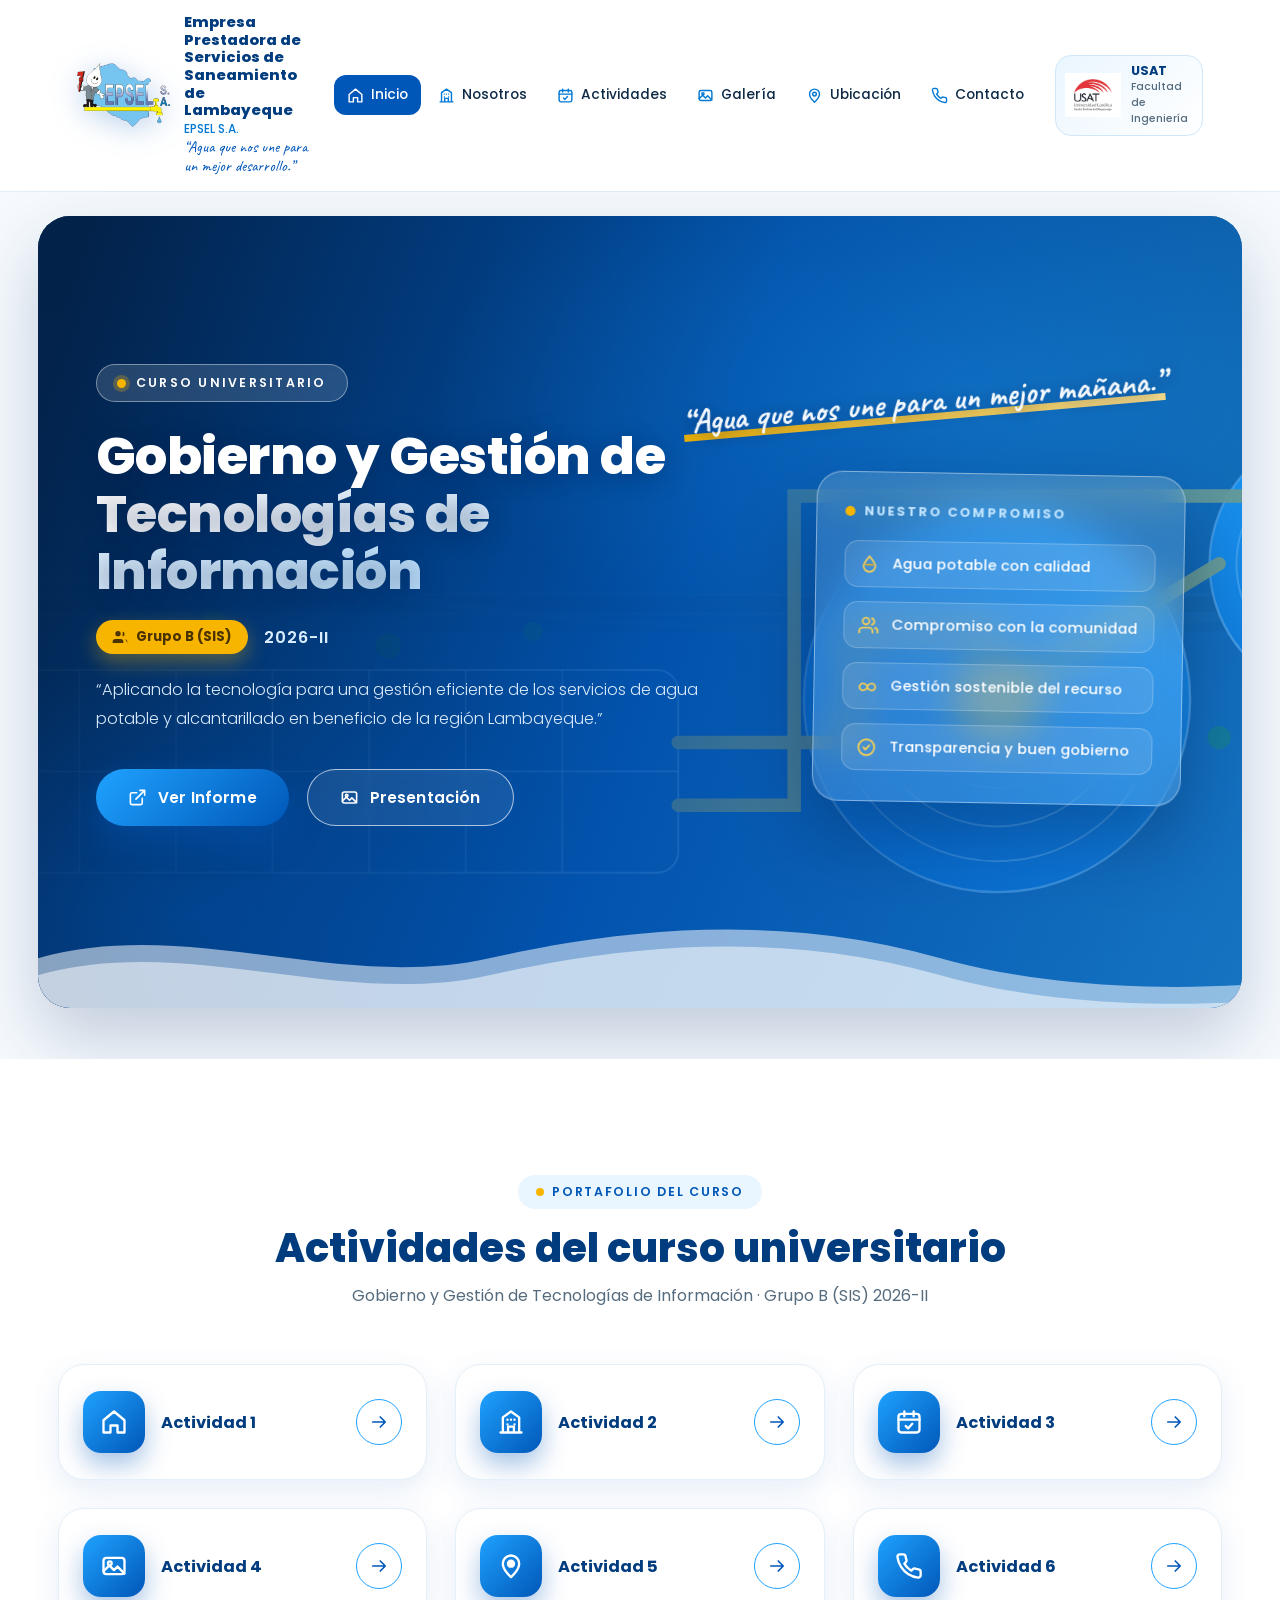
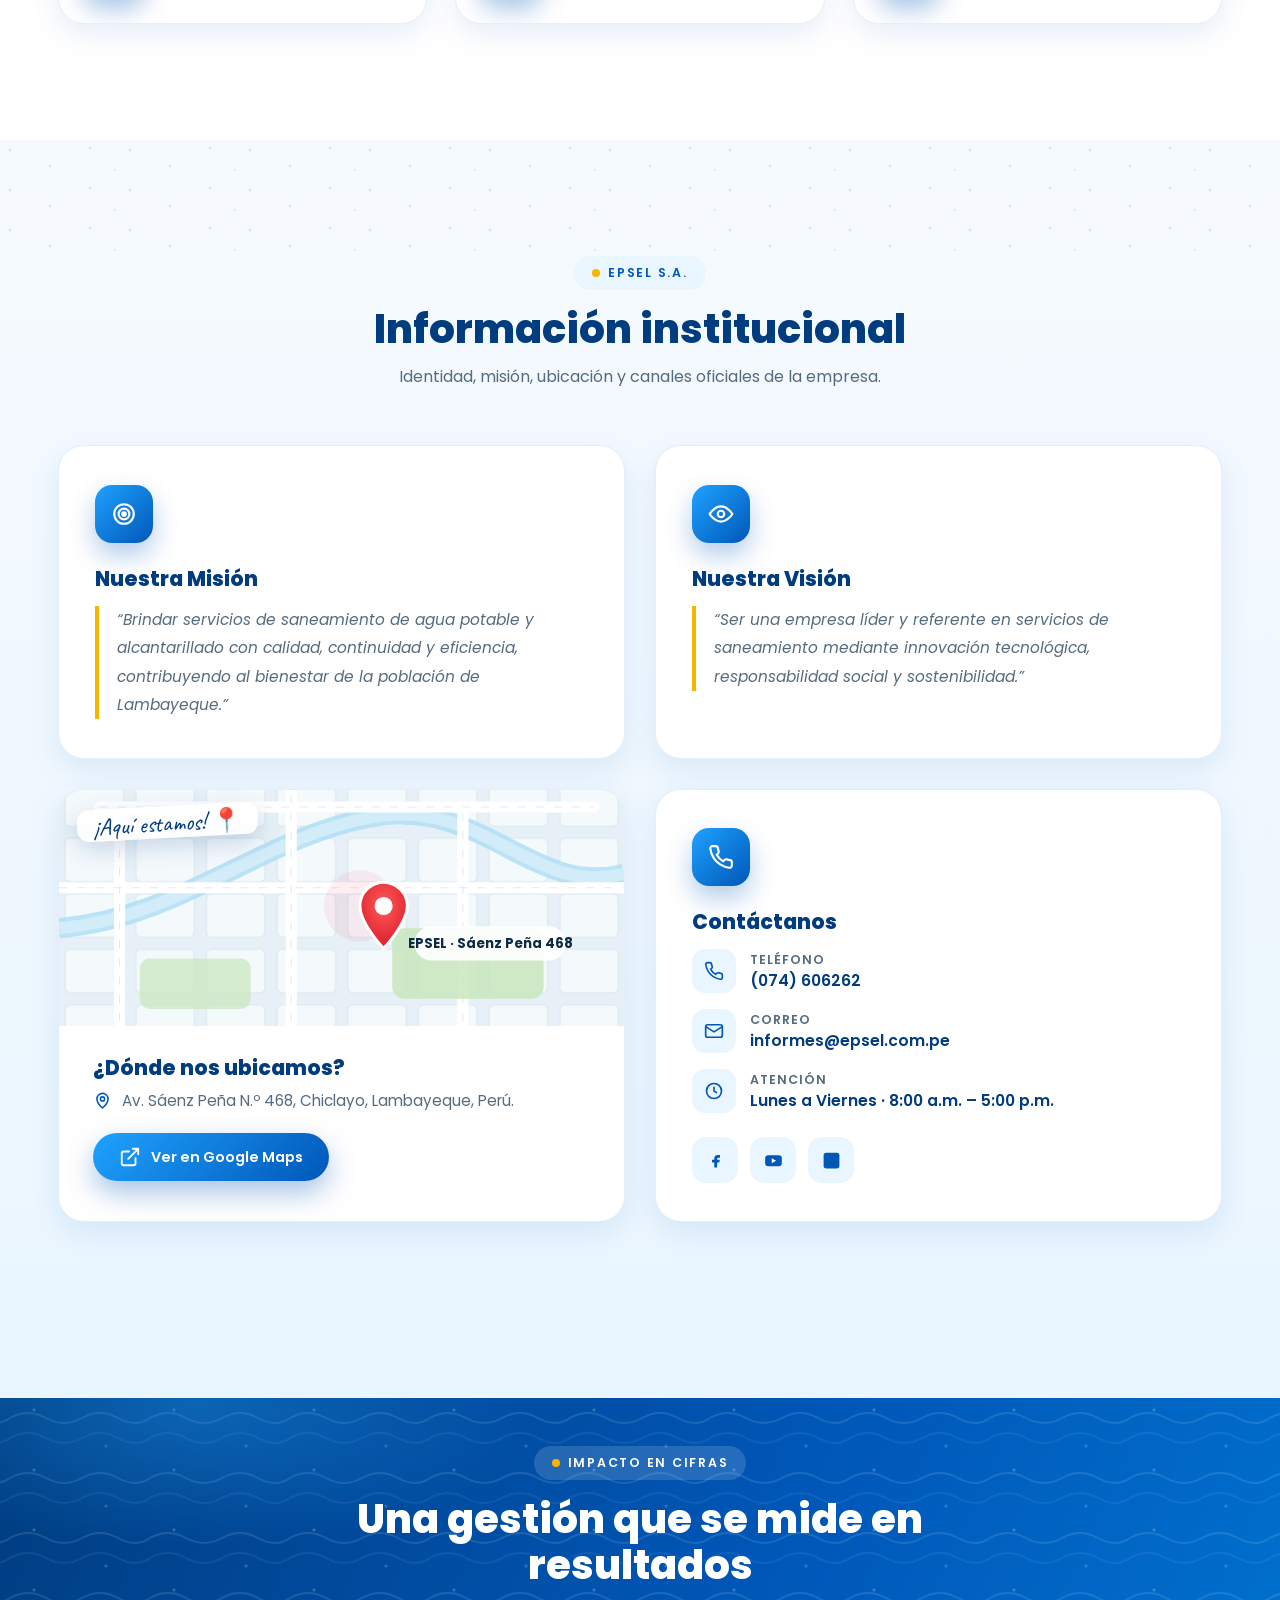
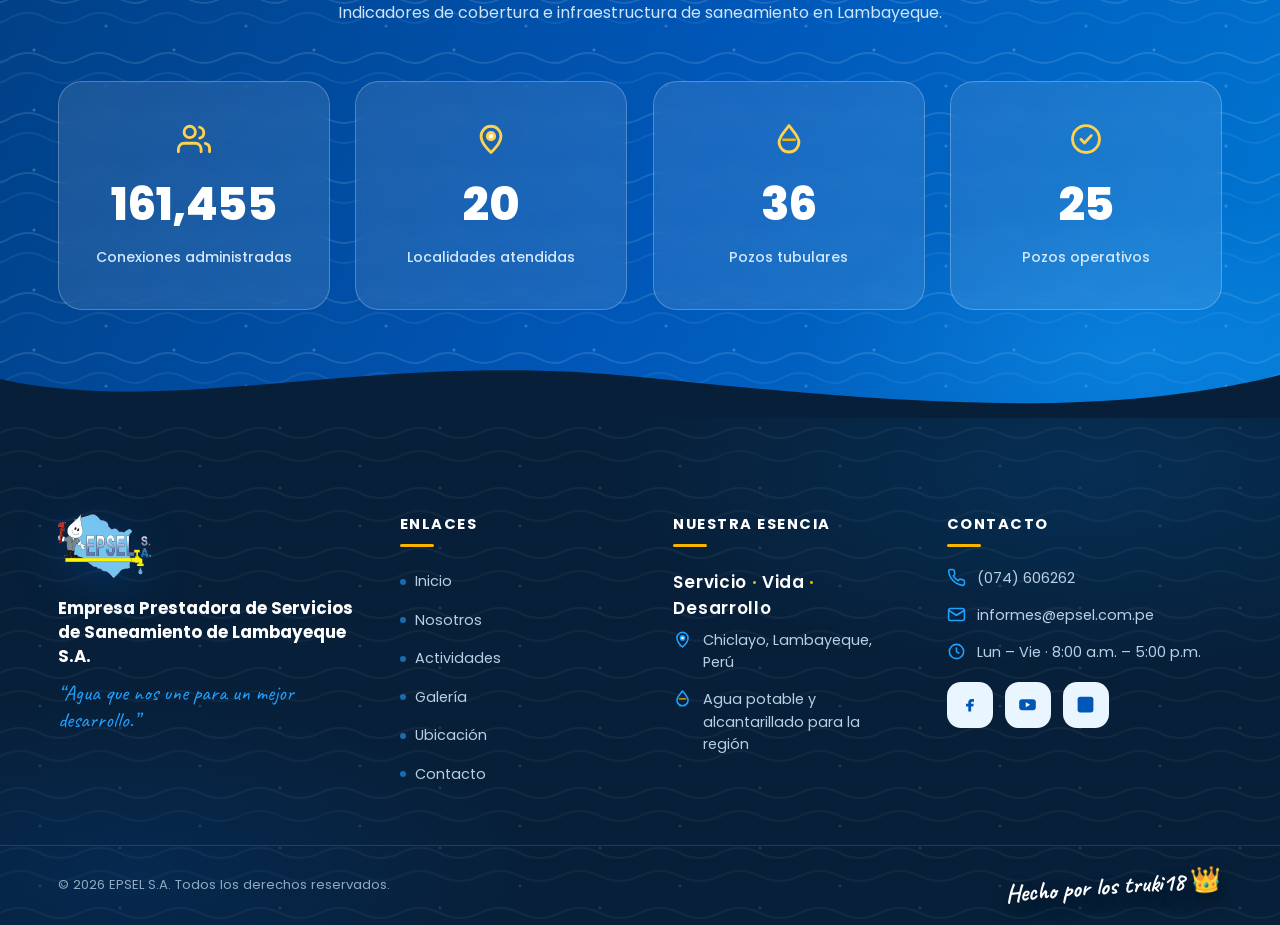
==== commit 74c6b79f: "Primer commit - Landing Page EPSEL" ====
--- a/index.html
+++ b/index.html
@@ -180,7 +180,7 @@
       <p class="sec-sub">Gobierno y Gestión de Tecnologías de Información · Grupo B (SIS) 2026-II</p>
     </div>
     <div class="act-grid">
-      <article class="act-card reveal"><div class="act-ico"><svg class="ic"><use href="#i-home"/></svg></div><h3>Actividad 1</h3><button class="act-btn" aria-label="Ir a Actividad 1"><svg class="ic"><use href="#i-arrow"/></svg></button></article>
+      <a class="act-card reveal" href="index2.html"><div class="act-ico"><svg class="ic"><use href="#i-home"/></svg></div><h3>Actividad 1</h3><span class="act-btn" aria-hidden="true"><svg class="ic"><use href="#i-arrow"/></svg></span></a>
       <article class="act-card reveal" style="transition-delay:.06s"><div class="act-ico"><svg class="ic"><use href="#i-building"/></svg></div><h3>Actividad 2</h3><button class="act-btn" aria-label="Ir a Actividad 2"><svg class="ic"><use href="#i-arrow"/></svg></button></article>
       <article class="act-card reveal" style="transition-delay:.12s"><div class="act-ico"><svg class="ic"><use href="#i-calendar"/></svg></div><h3>Actividad 3</h3><button class="act-btn" aria-label="Ir a Actividad 3"><svg class="ic"><use href="#i-arrow"/></svg></button></article>
       <article class="act-card reveal" style="transition-delay:.18s"><div class="act-ico"><svg class="ic"><use href="#i-images"/></svg></div><h3>Actividad 4</h3><button class="act-btn" aria-label="Ir a Actividad 4"><svg class="ic"><use href="#i-arrow"/></svg></button></article>
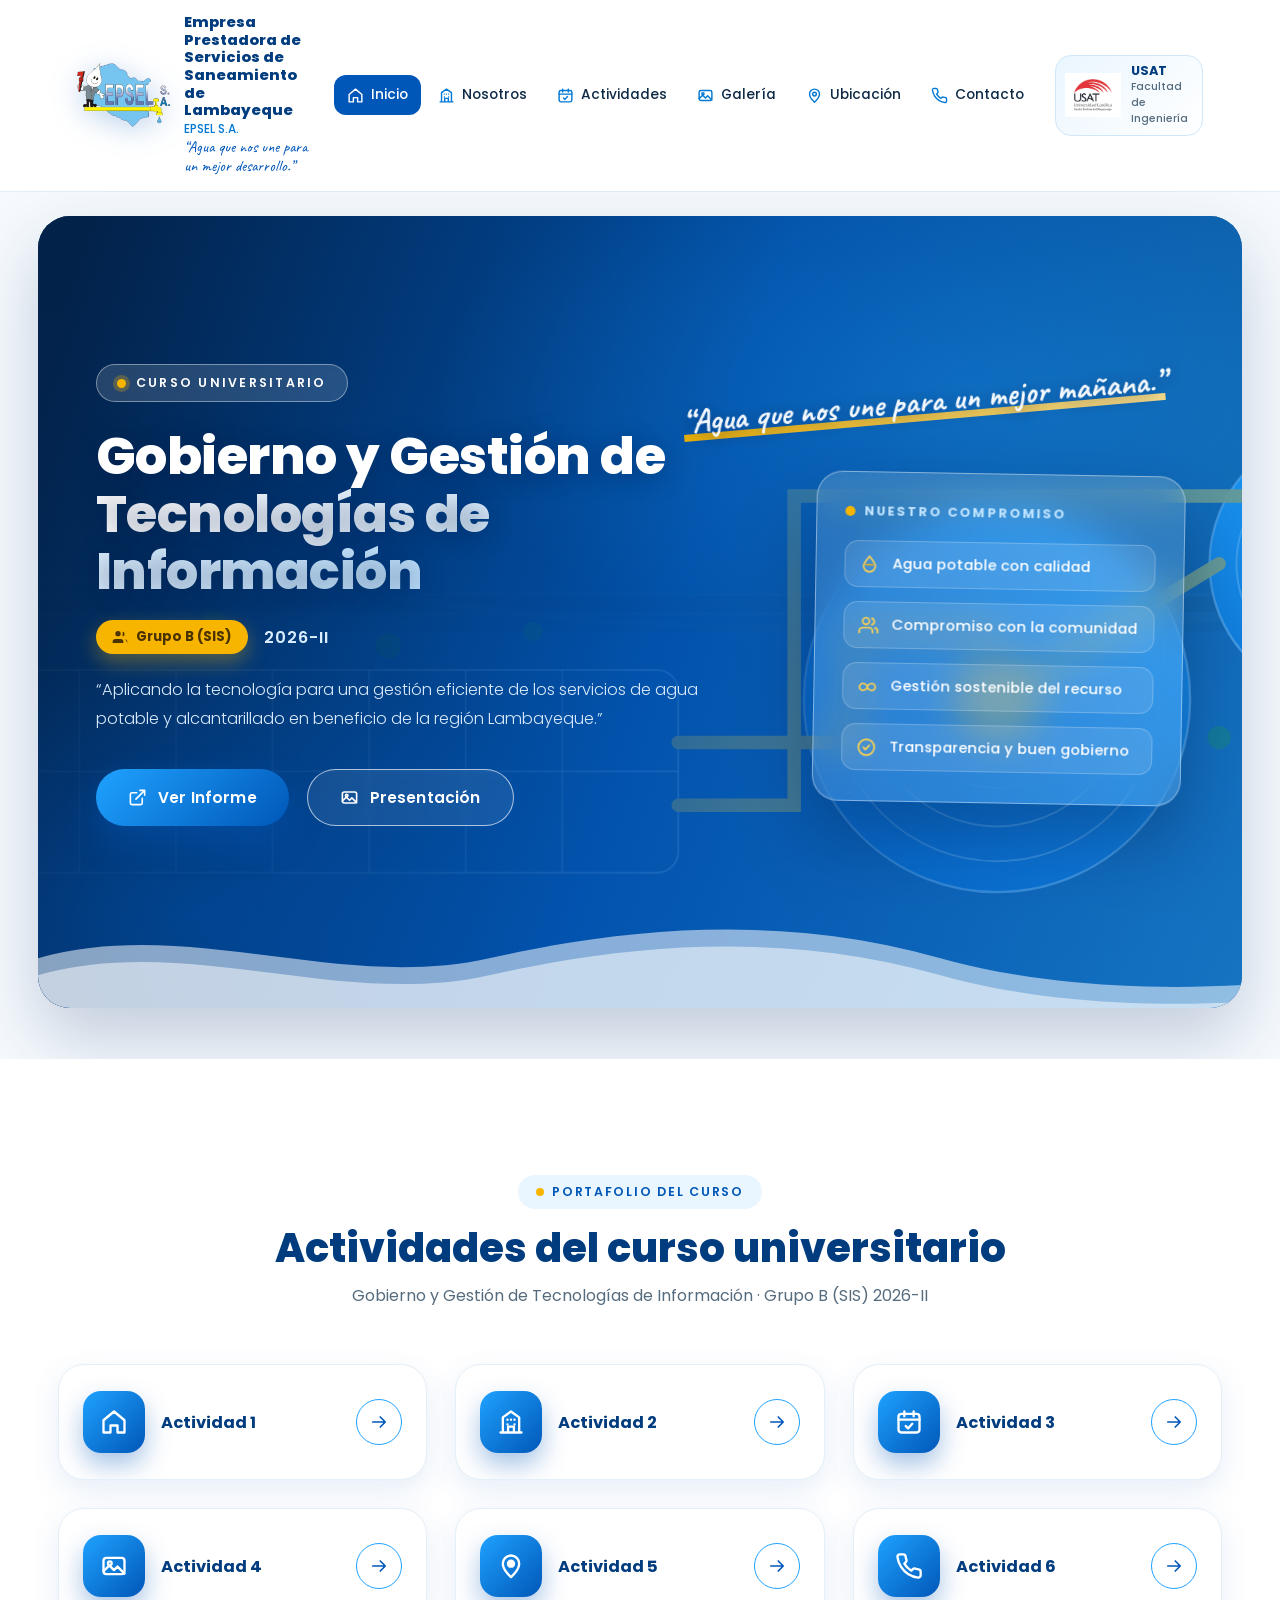
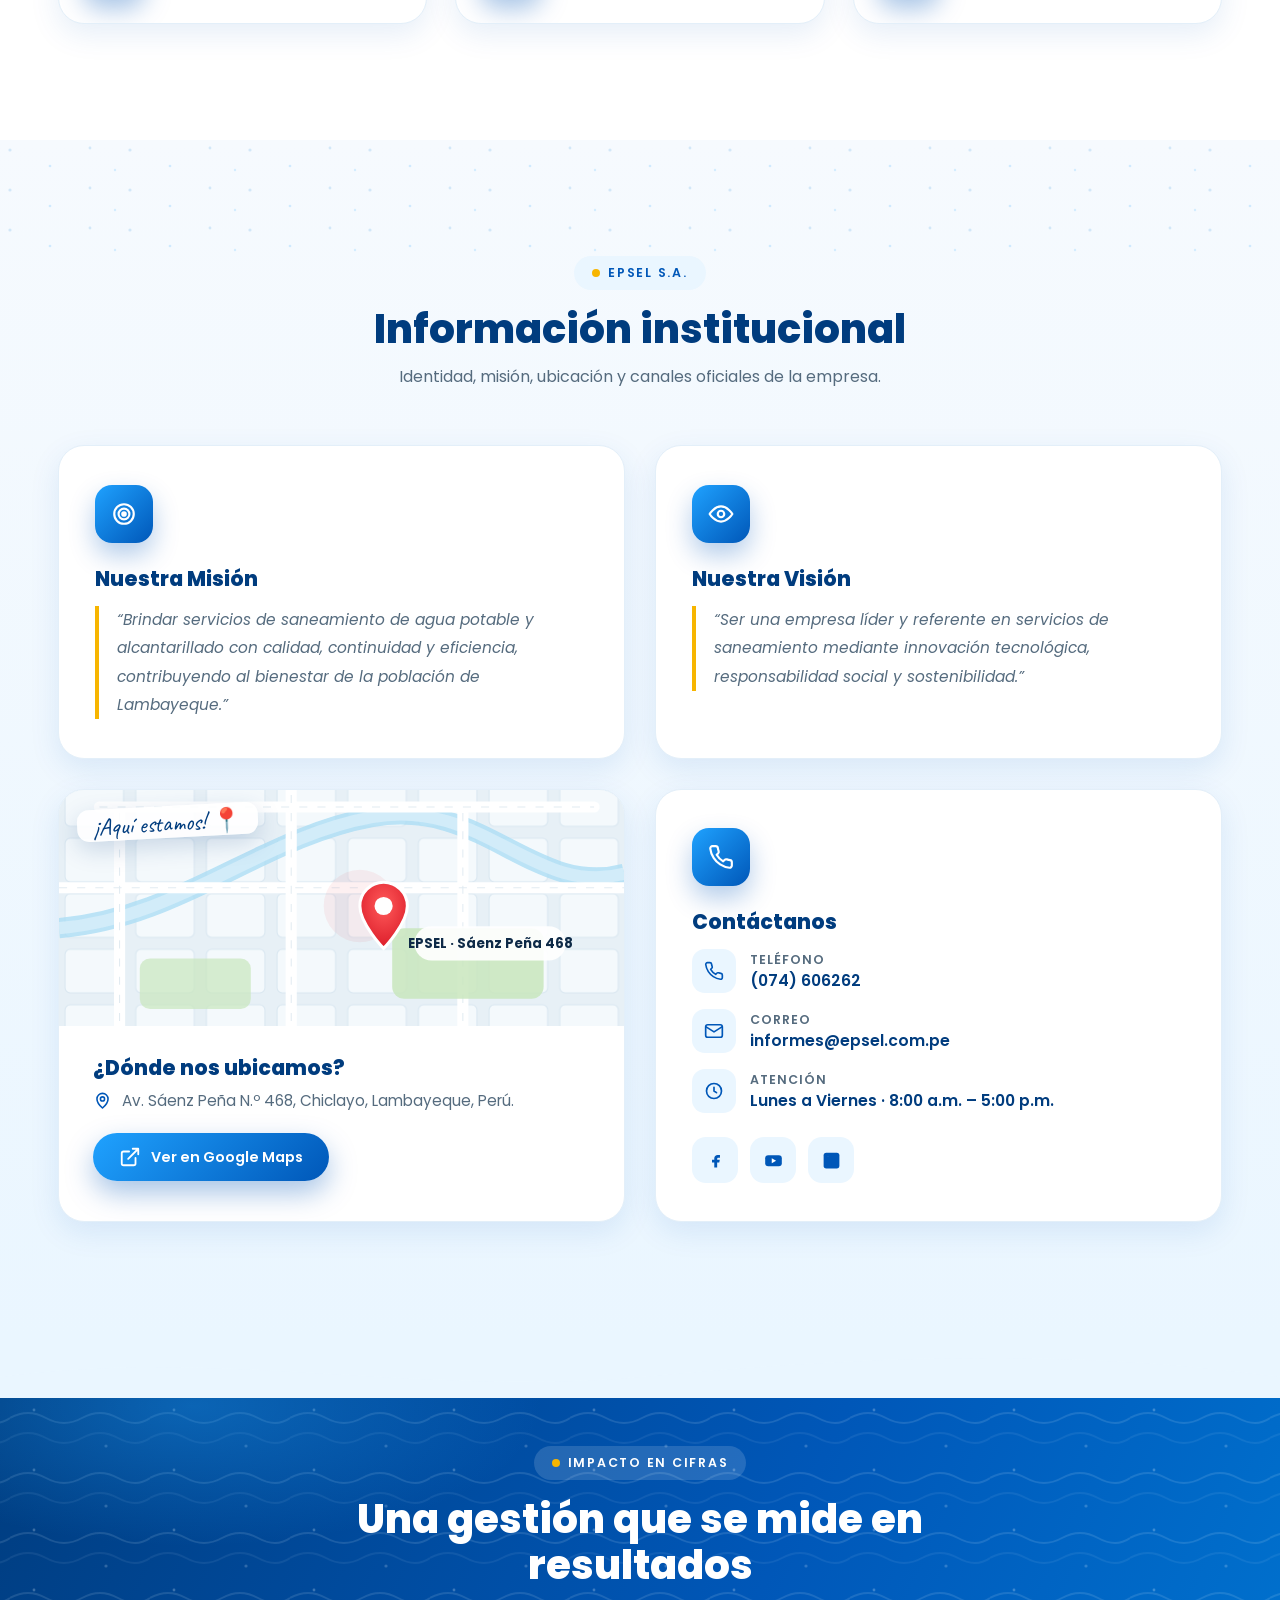
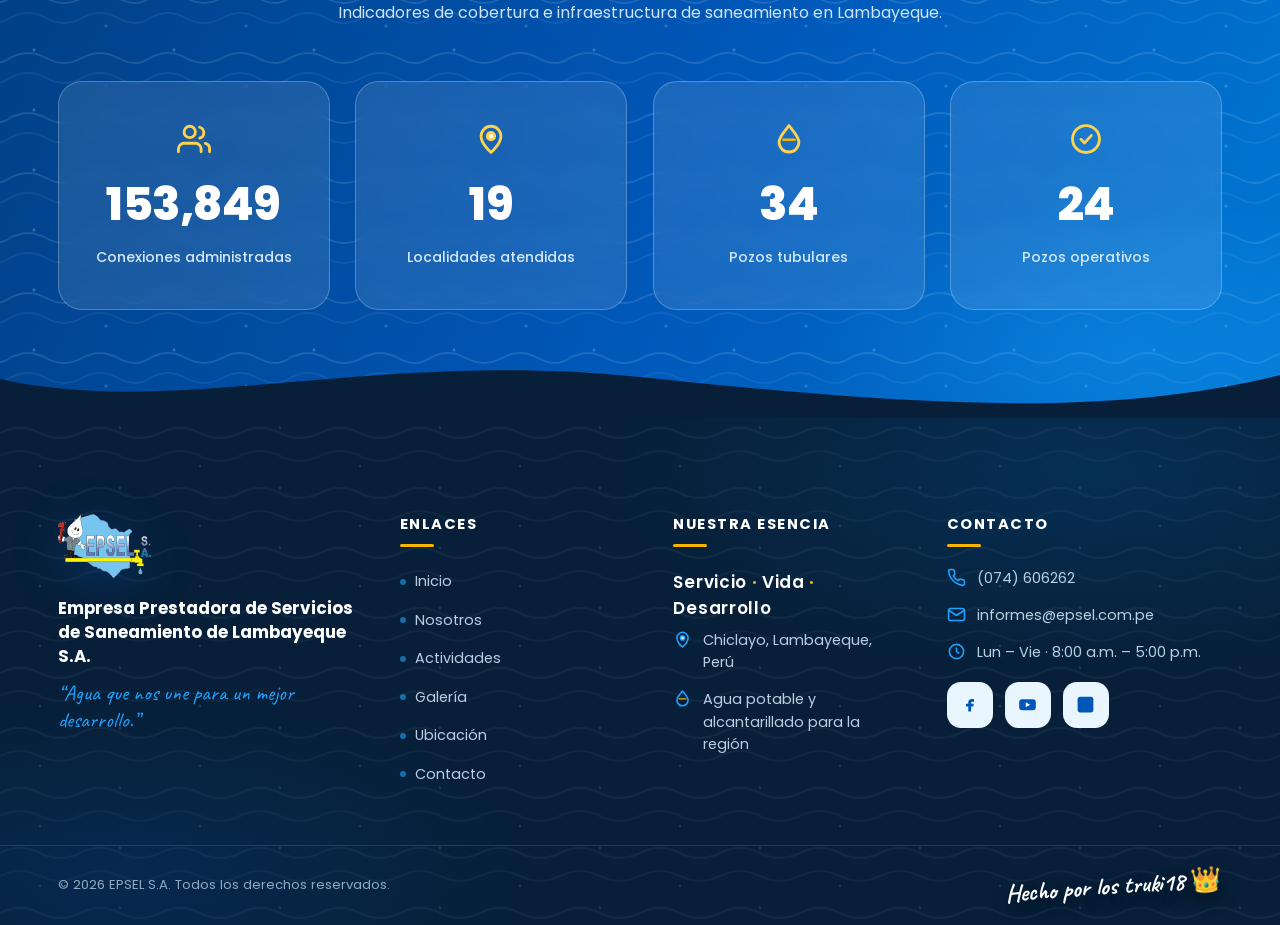
==== commit f4803325: "Actualiza presentación estratégica de EPSEL" ====
--- a/index.html
+++ b/index.html
@@ -143,7 +143,7 @@
         <p class="hero-desc">“Aplicando la tecnología para una gestión eficiente de los servicios de agua potable y alcantarillado en beneficio de la región Lambayeque.”</p>
         <div class="hero-cta">
           <a href="#actividades" class="btn btn-primary"><svg class="ic"><use href="#i-ext"/></svg> Ver Informe</a>
-          <a href="#galeria" class="btn btn-ghost"><svg class="ic"><use href="#i-images"/></svg> Presentación</a>
+          <a href="index2.html" class="btn btn-ghost"><svg class="ic"><use href="#i-images"/></svg> Presentación</a>
         </div>
       </div>
 
